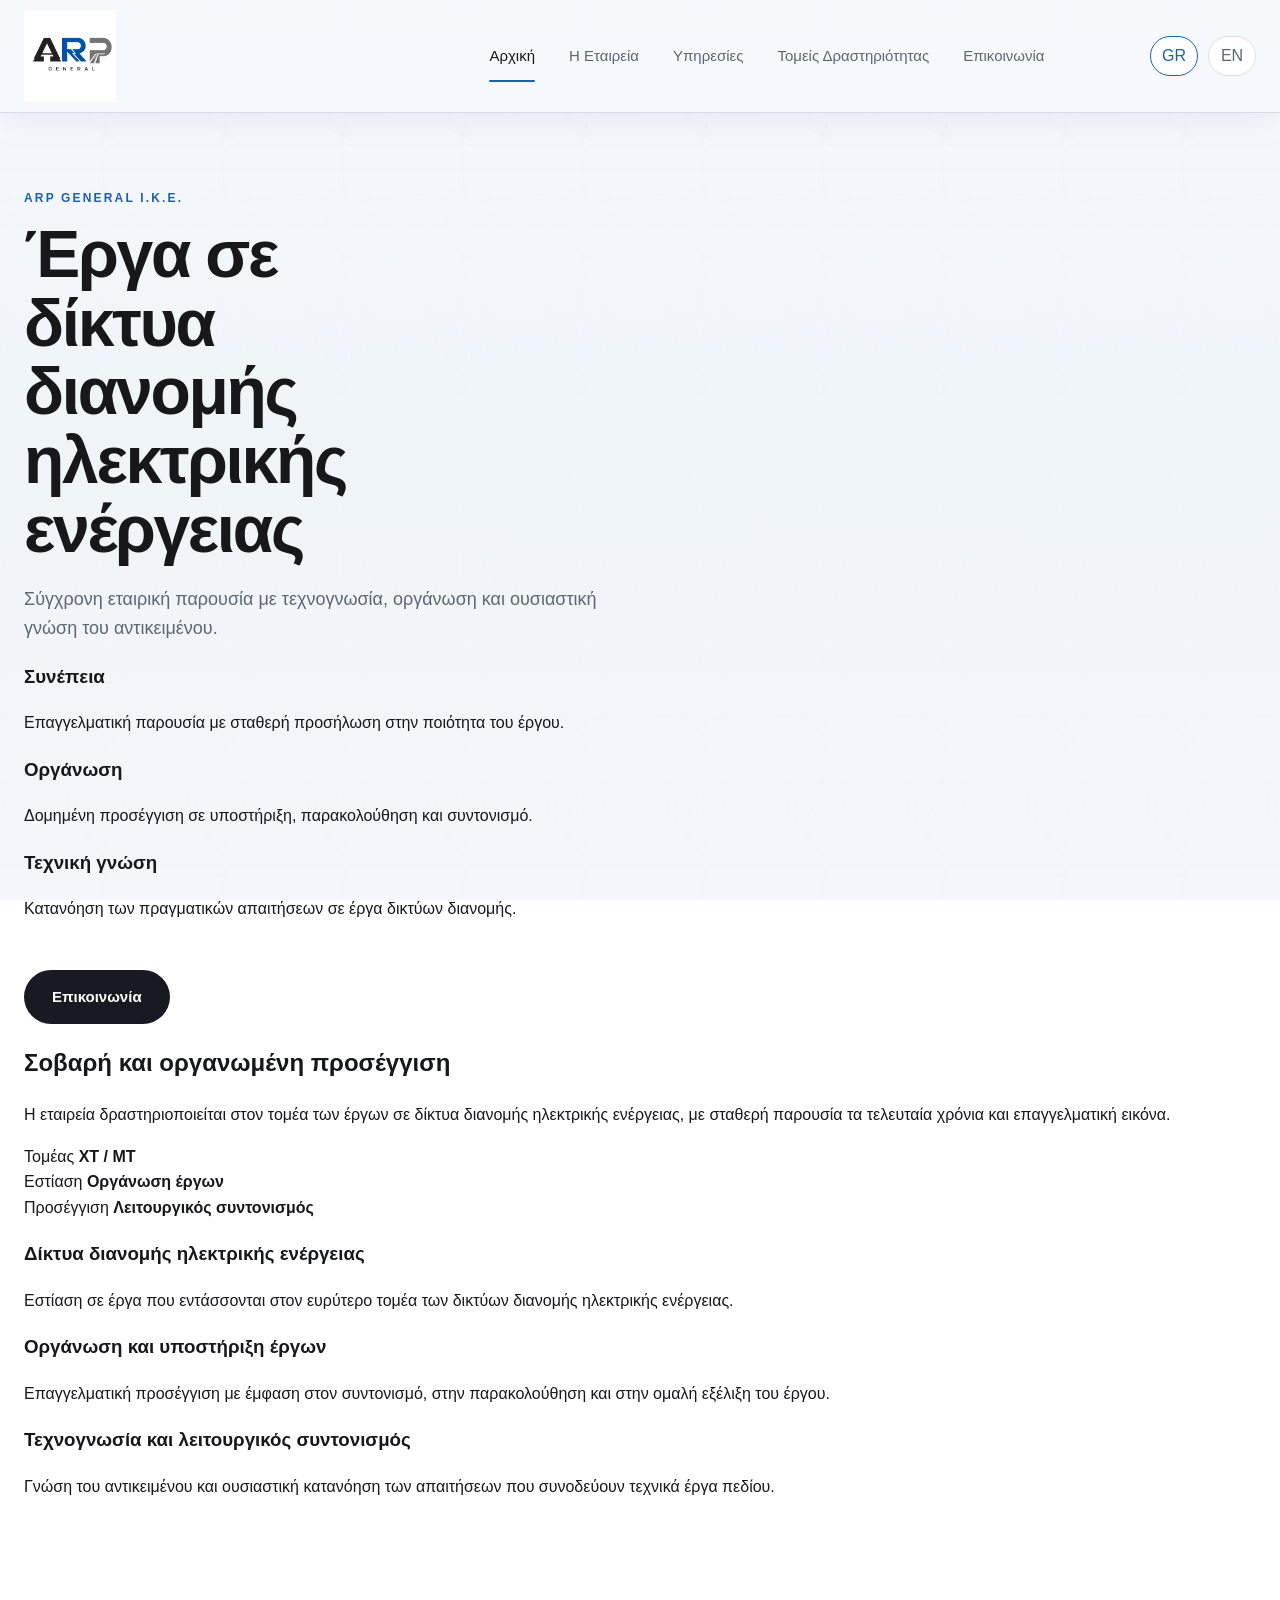
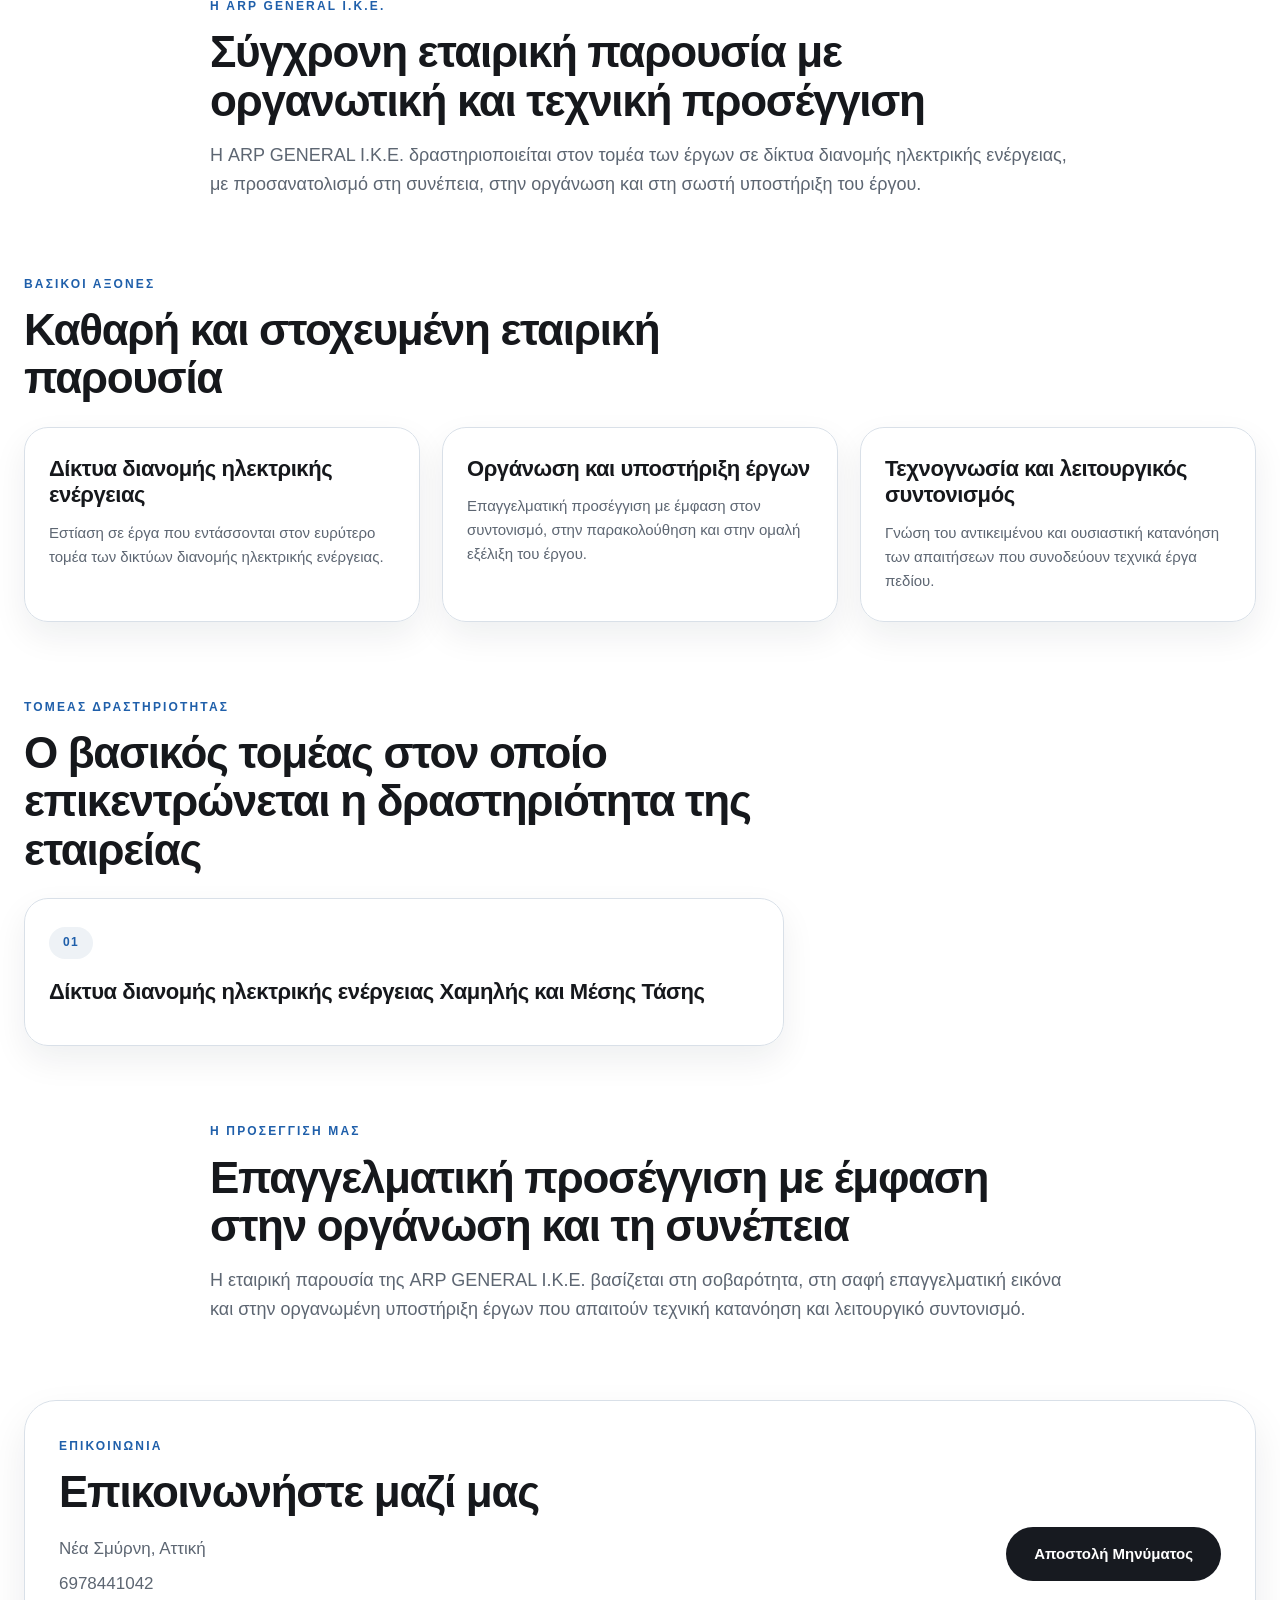
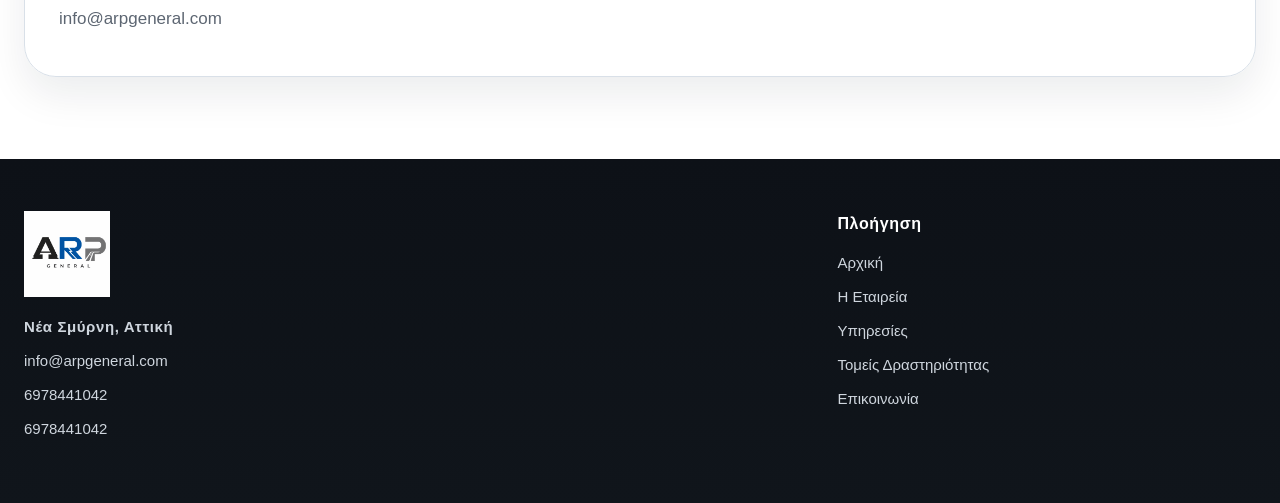
==== index.html @ 9c1dd790 "Add homepage background image" ====
<!DOCTYPE html>
<html lang="el">
  <head>
    <meta charset="UTF-8" />
    <meta name="viewport" content="width=device-width, initial-scale=1.0" />
    <title>ARP GENERAL I.K.E. | Έργα σε δίκτυα διανομής ηλεκτρικής ενέργειας</title>
    <meta
      name="description"
      content="Η ARP GENERAL I.K.E. δραστηριοποιείται στον τομέα των έργων σε δίκτυα διανομής ηλεκτρικής ενέργειας, με σύγχρονη εταιρική παρουσία, τεχνογνωσία και οργανωμένη προσέγγιση."
    />
    <link rel="stylesheet" href="styles.css" />
  </head>
  <body class="page-home">
    <header class="site-header">
      <div class="container header-inner">
        <a href="index.html" class="brand" aria-label="ARP GENERAL I.K.E.">
          <img src="assets/logo.png" alt="ARP GENERAL I.K.E. logo" class="brand-logo" />
        </a>

        <nav class="main-nav" aria-label="Κύρια πλοήγηση">
          <a href="index.html" class="active">Αρχική</a>
          <a href="company.html">Η Εταιρεία</a>
          <a href="services.html">Υπηρεσίες</a>
          <a href="sectors.html">Τομείς Δραστηριότητας</a>
          <a href="contact.html">Επικοινωνία</a>
        </nav>

        <div class="lang-switch" aria-label="Επιλογή γλώσσας">
          <button type="button" class="lang-btn active">GR</button>
          <button type="button" class="lang-btn">EN</button>
        </div>

        <button class="menu-toggle" type="button" aria-label="Άνοιγμα μενού">
          <span></span>
          <span></span>
          <span></span>
        </button>
      </div>
    </header>

    <main>
      <section class="hero hero-home">
        <div class="container hero-home-shell">
          <div class="hero-home-main">
            <div class="hero-home-copy">
              <p class="eyebrow">ARP GENERAL I.K.E.</p>
              <h1>Έργα σε δίκτυα διανομής ηλεκτρικής ενέργειας</h1>
              <div class="hero-home-accent"></div>
              <p class="hero-text">
                Σύγχρονη εταιρική παρουσία με τεχνογνωσία, οργάνωση και ουσιαστική
                γνώση του αντικειμένου.
              </p>

              <div class="hero-home-points">
                <article class="hero-point">
                  <h3>Συνέπεια</h3>
                  <p>Επαγγελματική παρουσία με σταθερή προσήλωση στην ποιότητα του έργου.</p>
                </article>

                <article class="hero-point">
                  <h3>Οργάνωση</h3>
                  <p>Δομημένη προσέγγιση σε υποστήριξη, παρακολούθηση και συντονισμό.</p>
                </article>

                <article class="hero-point">
                  <h3>Τεχνική γνώση</h3>
                  <p>Κατανόηση των πραγματικών απαιτήσεων σε έργα δικτύων διανομής.</p>
                </article>
              </div>

              <a href="contact.html" class="primary-btn">Επικοινωνία</a>
            </div>

            <div class="hero-home-visual" aria-hidden="true">
              <div class="hero-home-visual-panel">
                <div class="hero-home-visual-line"></div>
                <h2>Σοβαρή και οργανωμένη προσέγγιση</h2>
                <p>
                  Η εταιρεία δραστηριοποιείται στον τομέα των έργων σε δίκτυα
                  διανομής ηλεκτρικής ενέργειας, με σταθερή παρουσία τα τελευταία
                  χρόνια και επαγγελματική εικόνα.
                </p>

                <div class="hero-home-stats">
                  <div class="hero-home-stat">
                    <span class="hero-home-stat-label">Τομέας</span>
                    <strong>ΧΤ / ΜΤ</strong>
                  </div>
                  <div class="hero-home-stat">
                    <span class="hero-home-stat-label">Εστίαση</span>
                    <strong>Οργάνωση έργων</strong>
                  </div>
                  <div class="hero-home-stat">
                    <span class="hero-home-stat-label">Προσέγγιση</span>
                    <strong>Λειτουργικός συντονισμός</strong>
                  </div>
                </div>
              </div>
            </div>
          </div>

          <div class="hero-home-bottom">
            <article class="hero-home-bottom-card">
              <h3>Δίκτυα διανομής ηλεκτρικής ενέργειας</h3>
              <p>
                Εστίαση σε έργα που εντάσσονται στον ευρύτερο τομέα των δικτύων
                διανομής ηλεκτρικής ενέργειας.
              </p>
            </article>

            <article class="hero-home-bottom-card">
              <h3>Οργάνωση και υποστήριξη έργων</h3>
              <p>
                Επαγγελματική προσέγγιση με έμφαση στον συντονισμό, στην
                παρακολούθηση και στην ομαλή εξέλιξη του έργου.
              </p>
            </article>

            <article class="hero-home-bottom-card">
              <h3>Τεχνογνωσία και λειτουργικός συντονισμός</h3>
              <p>
                Γνώση του αντικειμένου και ουσιαστική κατανόηση των απαιτήσεων
                που συνοδεύουν τεχνικά έργα πεδίου.
              </p>
            </article>
          </div>
        </div>
      </section>

      <section class="intro-section">
        <div class="container section-narrow">
          <p class="section-label">Η ARP GENERAL I.K.E.</p>
          <h2>Σύγχρονη εταιρική παρουσία με οργανωτική και τεχνική προσέγγιση</h2>
          <p class="section-text">
            Η ARP GENERAL I.K.E. δραστηριοποιείται στον τομέα των έργων σε
            δίκτυα διανομής ηλεκτρικής ενέργειας, με προσανατολισμό στη
            συνέπεια, στην οργάνωση και στη σωστή υποστήριξη του έργου.
          </p>
        </div>
      </section>

      <section class="highlights-section">
        <div class="container">
          <div class="section-heading">
            <p class="section-label">Βασικοί άξονες</p>
            <h2>Καθαρή και στοχευμένη εταιρική παρουσία</h2>
          </div>

          <div class="cards-grid">
            <article class="info-card">
              <h3>Δίκτυα διανομής ηλεκτρικής ενέργειας</h3>
              <p>
                Εστίαση σε έργα που εντάσσονται στον ευρύτερο τομέα των δικτύων
                διανομής ηλεκτρικής ενέργειας.
              </p>
            </article>

            <article class="info-card">
              <h3>Οργάνωση και υποστήριξη έργων</h3>
              <p>
                Επαγγελματική προσέγγιση με έμφαση στον συντονισμό, στην
                παρακολούθηση και στην ομαλή εξέλιξη του έργου.
              </p>
            </article>

            <article class="info-card">
              <h3>Τεχνογνωσία και λειτουργικός συντονισμός</h3>
              <p>
                Γνώση του αντικειμένου και ουσιαστική κατανόηση των απαιτήσεων
                που συνοδεύουν τεχνικά έργα πεδίου.
              </p>
            </article>
          </div>
        </div>
      </section>

      <section class="sectors-preview">
        <div class="container">
          <div class="section-heading">
            <p class="section-label">Τομέας Δραστηριότητας</p>
            <h2>Ο βασικός τομέας στον οποίο επικεντρώνεται η δραστηριότητα της εταιρείας</h2>
          </div>

          <div class="sectors-grid single-sector">
            <div class="sector-box">
              <span class="sector-number">01</span>
              <h3>Δίκτυα διανομής ηλεκτρικής ενέργειας Χαμηλής και Μέσης Τάσης</h3>
            </div>
          </div>
        </div>
      </section>

      <section class="approach-section">
        <div class="container section-narrow">
          <p class="section-label">Η προσέγγισή μας</p>
          <h2>Επαγγελματική προσέγγιση με έμφαση στην οργάνωση και τη συνέπεια</h2>
          <p class="section-text">
            Η εταιρική παρουσία της ARP GENERAL I.K.E. βασίζεται στη σοβαρότητα,
            στη σαφή επαγγελματική εικόνα και στην οργανωμένη υποστήριξη έργων
            που απαιτούν τεχνική κατανόηση και λειτουργικό συντονισμό.
          </p>
        </div>
      </section>

      <section class="contact-cta">
        <div class="container contact-cta-inner">
          <div>
            <p class="section-label">Επικοινωνία</p>
            <h2>Επικοινωνήστε μαζί μας</h2>
            <ul class="contact-list">
              <li>Νέα Σμύρνη, Αττική</li>
              <li>6978441042</li>
              <li>info@arpgeneral.com</li>
            </ul>
          </div>

          <a href="contact.html" class="primary-btn">Αποστολή Μηνύματος</a>
        </div>
      </section>
    </main>

    <footer class="site-footer">
      <div class="container footer-grid">
        <div class="footer-brand">
          <img src="assets/logo.png" alt="ARP GENERAL I.K.E. logo" class="footer-logo" />
          <p class="footer-title">ARP GENERAL I.K.E.</p>
          <p>Νέα Σμύρνη, Αττική</p>
          <p>info@arpgeneral.com</p>
          <p>6978441042</p>
        </div>

        <div class="footer-links">
          <p class="footer-heading">Πλοήγηση</p>
          <a href="index.html">Αρχική</a>
          <a href="company.html">Η Εταιρεία</a>
          <a href="services.html">Υπηρεσίες</a>
          <a href="sectors.html">Τομείς Δραστηριότητας</a>
          <a href="contact.html">Επικοινωνία</a>
        </div>
      </div>
    </footer>

    <script src="script.js"></script>
  </body>
</html>
---- styles.css ----
:root {
  --bg: #f2f5f9;
  --surface: rgba(255, 255, 255, 0.92);
  --surface-strong: rgba(255, 255, 255, 0.97);
  --surface-soft: #eef2f6;
  --text: #16181c;
  --text-soft: #5d6672;
  --text-muted: #7d8793;
  --line: #d9e0e8;
  --line-strong: #c8d0d9;
  --black-a: #171a20;
  --blue-r: #1f5faa;
  --blue-r-strong: #1d5aa0;
  --gray-p: #8a919a;
  --footer-bg: #0f1318;
  --footer-text: #cfd6de;
  --shadow-soft: 0 18px 40px rgba(16, 24, 40, 0.08);
  --shadow-card: 0 14px 34px rgba(16, 24, 40, 0.07);
  --shadow-header: 0 12px 30px rgba(15, 23, 42, 0.05);
  --radius-xl: 32px;
  --radius-lg: 24px;
  --radius-md: 18px;
  --radius-sm: 12px;
  --container: 1240px;
  --header-height: 112px;
}

* {
  box-sizing: border-box;
}

html {
  scroll-behavior: smooth;
}

body {
  margin: 0;
  position: relative;
  isolation: isolate;
  font-family: -apple-system, BlinkMacSystemFont, "Segoe UI", Roboto, Arial, sans-serif;
  color: var(--text);
  line-height: 1.6;
  background:
    radial-gradient(circle at 12% 10%, rgba(31, 95, 170, 0.1), transparent 0 24%),
    radial-gradient(circle at 88% 14%, rgba(138, 145, 154, 0.09), transparent 0 20%),
    linear-gradient(180deg, #f7fafe 0%, #eff4f9 48%, #f4f7fb 100%);
  background-attachment: fixed;
}

body::before {
  content: "";
  position: fixed;
  inset: 0;
  z-index: -2;
  pointer-events: none;
  opacity: 0.18;
  background-image:
    linear-gradient(rgba(31, 95, 170, 0.08) 1px, transparent 1px),
    linear-gradient(90deg, rgba(31, 95, 170, 0.08) 1px, transparent 1px);
  background-size: 120px 120px, 120px 120px;
  mask-image: linear-gradient(
    180deg,
    rgba(0, 0, 0, 0.28) 0%,
    rgba(0, 0, 0, 0.08) 30%,
    rgba(0, 0, 0, 0.04) 70%,
    rgba(0, 0, 0, 0.12) 100%
  );
}

img {
  max-width: 100%;
  display: block;
}

a {
  color: inherit;
  text-decoration: none;
}

button,
input,
textarea {
  font: inherit;
}

.container {
  width: min(100% - 48px, var(--container));
  margin: 0 auto;
}

.section-narrow {
  width: min(100%, 860px);
}

.site-header {
  position: sticky;
  top: 0;
  z-index: 1000;
  background: rgba(245, 248, 252, 0.86);
  backdrop-filter: blur(18px);
  border-bottom: 1px solid rgba(201, 209, 217, 0.74);
  box-shadow: var(--shadow-header);
}

.header-inner {
  display: grid;
  grid-template-columns: minmax(250px, 360px) 1fr auto;
  align-items: center;
  min-height: var(--header-height);
  gap: 26px;
}

.brand {
  display: inline-flex;
  align-items: center;
  justify-content: flex-start;
  min-width: 0;
  padding: 0;
}

.brand-logo {
  width: 100%;
  max-width: 315px;
  height: auto;
  max-height: 92px;
  object-fit: contain;
  object-position: left center;
}

.main-nav {
  display: flex;
  align-items: center;
  justify-content: center;
  gap: 34px;
  min-width: 0;
}

.main-nav a {
  position: relative;
  font-size: 15px;
  font-weight: 500;
  color: var(--text-soft);
  transition: color 0.2s ease;
  white-space: nowrap;
}

.main-nav a:hover,
.main-nav a.active {
  color: var(--text);
}

.main-nav a.active::after,
.main-nav a:hover::after {
  content: "";
  position: absolute;
  left: 0;
  bottom: -14px;
  width: 100%;
  height: 2px;
  background: var(--blue-r);
  border-radius: 999px;
}

.lang-switch {
  display: flex;
  align-items: center;
  gap: 10px;
}

.lang-btn {
  border: 1px solid var(--line);
  background: rgba(255, 255, 255, 0.9);
  color: var(--text-soft);
  min-width: 48px;
  height: 40px;
  border-radius: 999px;
  cursor: pointer;
  transition: all 0.2s ease;
}

.lang-btn.active,
.lang-btn:hover {
  border-color: var(--blue-r);
  color: var(--blue-r);
  background: rgba(255, 255, 255, 0.98);
}

.menu-toggle {
  display: none;
  border: none;
  background: transparent;
  padding: 0;
  width: 42px;
  height: 42px;
  cursor: pointer;
}

.menu-toggle span {
  display: block;
  width: 24px;
  height: 2px;
  margin: 5px auto;
  background: var(--text);
  border-radius: 999px;
  transition: transform 0.2s ease, opacity 0.2s ease;
}

.mobile-nav {
  display: none;
}

.hero {
  padding: 76px 0 44px;
}

.hero-grid {
  display: grid;
  grid-template-columns: minmax(0, 1.18fr) minmax(320px, 0.82fr);
  gap: 30px;
  align-items: stretch;
}

.hero-content,
.hero-card {
  background: var(--surface);
  border: 1px solid rgba(217, 224, 232, 0.82);
  border-radius: var(--radius-xl);
  box-shadow: var(--shadow-soft);
  backdrop-filter: blur(10px);
}

.hero-content {
  padding: 58px 54px;
}

.eyebrow,
.section-label {
  margin: 0 0 12px;
  color: var(--blue-r);
  text-transform: uppercase;
  letter-spacing: 0.18em;
  font-size: 12px;
  font-weight: 700;
}

.hero h1 {
  margin: 0;
  font-size: clamp(38px, 6vw, 66px);
  line-height: 1.04;
  letter-spacing: -0.035em;
  max-width: 12ch;
}

.hero-text {
  margin: 22px 0 0;
  max-width: 620px;
  font-size: 18px;
  color: var(--text-soft);
}

.primary-btn {
  display: inline-flex;
  align-items: center;
  justify-content: center;
  margin-top: 32px;
  min-height: 54px;
  padding: 0 28px;
  border-radius: 999px;
  background: var(--black-a);
  color: #fff;
  font-size: 15px;
  font-weight: 600;
  transition: transform 0.2s ease, opacity 0.2s ease, background 0.2s ease;
}

.primary-btn:hover {
  transform: translateY(-1px);
  opacity: 0.96;
}

.hero-card {
  position: relative;
  padding: 34px 32px 30px;
  display: flex;
  flex-direction: column;
  justify-content: flex-end;
  overflow: hidden;
  background:
    linear-gradient(180deg, rgba(31, 95, 170, 0.04), rgba(31, 95, 170, 0)),
    rgba(255, 255, 255, 0.96);
}

.hero-card-line {
  width: 74px;
  height: 4px;
  border-radius: 999px;
  background: linear-gradient(90deg, var(--black-a), var(--blue-r), var(--gray-p));
  margin-bottom: 24px;
}

.hero-card h2 {
  margin: 0 0 12px;
  font-size: 28px;
  line-height: 1.16;
  letter-spacing: -0.02em;
}

.hero-card p {
  margin: 0;
  color: var(--text-soft);
  font-size: 16px;
}

.intro-section,
.highlights-section,
.sectors-preview,
.approach-section,
.contact-cta {
  padding: 38px 0;
}

.section-text {
  margin: 0;
  color: var(--text-soft);
  font-size: 18px;
}

.intro-section h2,
.approach-section h2,
.contact-cta h2,
.section-heading h2 {
  margin: 0 0 16px;
  font-size: clamp(30px, 4vw, 44px);
  line-height: 1.1;
  letter-spacing: -0.03em;
}

.section-heading {
  margin-bottom: 24px;
  max-width: 820px;
}

.cards-grid {
  display: grid;
  grid-template-columns: repeat(3, minmax(0, 1fr));
  gap: 22px;
}

.info-card,
.sector-box {
  background: rgba(255, 255, 255, 0.95);
  border: 1px solid var(--line);
  border-radius: var(--radius-lg);
  padding: 28px 24px;
  box-shadow: var(--shadow-card);
  backdrop-filter: blur(8px);
}

.info-card h3,
.sector-box h3 {
  margin: 0 0 12px;
  font-size: 22px;
  line-height: 1.2;
  letter-spacing: -0.02em;
}

.info-card p {
  margin: 0;
  color: var(--text-soft);
  font-size: 15px;
}

.sectors-grid {
  display: grid;
  grid-template-columns: repeat(2, minmax(0, 1fr));
  gap: 22px;
}

.sectors-grid.single-sector {
  grid-template-columns: 1fr;
  max-width: 760px;
}

.sector-number {
  display: inline-flex;
  align-items: center;
  justify-content: center;
  min-width: 44px;
  height: 32px;
  padding: 0 10px;
  margin-bottom: 20px;
  border-radius: 999px;
  background: var(--surface-soft);
  color: var(--blue-r);
  font-size: 12px;
  font-weight: 700;
  letter-spacing: 0.12em;
}

.contact-cta-inner {
  display: flex;
  align-items: center;
  justify-content: space-between;
  gap: 28px;
  background: rgba(255, 255, 255, 0.95);
  border: 1px solid var(--line);
  border-radius: var(--radius-xl);
  padding: 36px 34px;
  box-shadow: var(--shadow-soft);
  backdrop-filter: blur(10px);
}

.contact-list {
  list-style: none;
  padding: 0;
  margin: 18px 0 0;
}

.contact-list li {
  margin-bottom: 8px;
  color: var(--text-soft);
  font-size: 17px;
}

.site-footer {
  margin-top: 44px;
  background:
    radial-gradient(circle at 12% 18%, rgba(31, 95, 170, 0.16), transparent 0 22%),
    linear-gradient(180deg, #0d1117 0%, #10151b 100%);
  color: var(--footer-text);
  padding: 52px 0;
}

.footer-grid {
  display: grid;
  grid-template-columns: 1.3fr 0.7fr;
  gap: 36px;
}

.footer-brand {
  display: flex;
  flex-direction: column;
  align-items: flex-start;
}

.footer-logo {
  height: 86px;
  width: auto;
  margin-bottom: 18px;
  padding: 0;
  background: transparent;
  border-radius: 0;
  box-shadow: none;
  filter: none;
  opacity: 1;
}

.footer-title,
.footer-heading {
  margin: 0 0 14px;
  color: #ffffff;
  font-size: 16px;
  font-weight: 700;
  letter-spacing: 0.04em;
}

.footer-brand p,
.footer-links a {
  margin: 0 0 10px;
  color: var(--footer-text);
  font-size: 15px;
}

.footer-links {
  display: flex;
  flex-direction: column;
}

.footer-links a:hover {
  color: #ffffff;
}

.page-hero {
  padding: 76px 0 28px;
}

.page-hero-inner {
  max-width: 930px;
}

.page-hero h1 {
  margin: 0 0 18px;
  font-size: clamp(34px, 5vw, 58px);
  line-height: 1.06;
  letter-spacing: -0.035em;
}

.page-hero-text {
  margin: 0;
  max-width: 760px;
  font-size: 18px;
  color: var(--text-soft);
}

.content-section {
  padding: 24px 0 44px;
}

.content-grid {
  display: grid;
  grid-template-columns: minmax(0, 1.25fr) minmax(280px, 0.75fr);
  gap: 28px;
  align-items: start;
}

.content-main,
.side-card {
  background: rgba(255, 255, 255, 0.95);
  border: 1px solid var(--line);
  border-radius: var(--radius-xl);
  box-shadow: var(--shadow-soft);
  backdrop-filter: blur(10px);
}

.content-main {
  padding: 34px 32px;
}

.content-main p {
  margin: 0 0 18px;
  font-size: 18px;
  color: var(--text-soft);
}

.content-main p:last-child {
  margin-bottom: 0;
}

.content-main strong {
  color: var(--text);
}

.side-card {
  padding: 28px 24px;
}

.side-list {
  list-style: none;
  padding: 0;
  margin: 0;
}

.side-list li {
  position: relative;
  padding-left: 18px;
  margin-bottom: 14px;
  color: var(--text-soft);
  font-size: 16px;
}

.side-list li:last-child {
  margin-bottom: 0;
}

.side-list li::before {
  content: "";
  position: absolute;
  left: 0;
  top: 11px;
  width: 8px;
  height: 8px;
  border-radius: 999px;
  background: var(--blue-r);
}

.contact-page-grid {
  display: grid;
  grid-template-columns: minmax(0, 0.95fr) minmax(320px, 1.05fr);
  gap: 28px;
  align-items: start;
}

.contact-page-title {
  margin: 0 0 22px;
  font-size: clamp(28px, 4vw, 42px);
  line-height: 1.1;
  letter-spacing: -0.03em;
}

.contact-details-list {
  list-style: none;
  padding: 0;
  margin: 0;
}

.contact-details-list li {
  display: flex;
  flex-direction: column;
  gap: 6px;
  padding: 18px 0;
  border-bottom: 1px solid var(--line);
}

.contact-details-list li:first-child {
  padding-top: 0;
}

.contact-details-list li:last-child {
  border-bottom: none;
  padding-bottom: 0;
}

.contact-details-label {
  font-size: 13px;
  font-weight: 700;
  letter-spacing: 0.12em;
  text-transform: uppercase;
  color: var(--blue-r);
}

.contact-details-value {
  font-size: 18px;
  color: var(--text);
}

.contact-form-card {
  padding: 28px 24px;
}

.contact-form {
  display: flex;
  flex-direction: column;
  gap: 18px;
}

.form-row {
  display: flex;
  flex-direction: column;
  gap: 8px;
}

.form-row label {
  font-size: 14px;
  font-weight: 600;
  color: var(--text);
}

.form-row input,
.form-row textarea {
  width: 100%;
  border: 1px solid var(--line);
  background: rgba(255, 255, 255, 0.95);
  color: var(--text);
  border-radius: 14px;
  padding: 14px 16px;
  outline: none;
  transition: border-color 0.2s ease, box-shadow 0.2s ease;
}

.form-row input::placeholder,
.form-row textarea::placeholder {
  color: #8b95a1;
}

.form-row input:focus,
.form-row textarea:focus {
  border-color: var(--blue-r);
  box-shadow: 0 0 0 4px rgba(31, 95, 170, 0.08);
}

.form-row textarea {
  resize: vertical;
  min-height: 150px;
}

.form-btn {
  width: 100%;
  margin-top: 4px;
}

@media (max-width: 1080px) {
  .header-inner {
    grid-template-columns: minmax(220px, 280px) 1fr auto;
    gap: 20px;
  }

  .brand-logo {
    max-width: 250px;
  }

  .main-nav {
    gap: 22px;
  }

  .hero-grid,
  .footer-grid,
  .content-grid,
  .contact-page-grid,
  .cards-grid {
    grid-template-columns: 1fr;
  }
}

@media (max-width: 860px) {
  .site-header {
    background: rgba(245, 248, 252, 0.94);
  }

  .header-inner {
    display: flex;
    min-height: 92px;
    gap: 18px;
  }

  .brand {
    flex: 1 1 auto;
  }

  .brand-logo {
    max-width: 220px;
    max-height: 78px;
  }

  .main-nav,
  .lang-switch {
    display: none;
  }

  .menu-toggle {
    display: block;
  }

  .hero {
    padding-top: 48px;
  }

  .hero-content {
    padding: 36px 24px;
  }

  .hero-card {
    padding: 26px 22px;
  }

  .hero h1 {
    max-width: 100%;
  }

  .contact-cta-inner {
    flex-direction: column;
    align-items: flex-start;
  }

  .mobile-nav {
    display: none;
    flex-direction: column;
    gap: 18px;
    padding: 0 24px 22px;
    background: rgba(245, 247, 250, 0.98);
    border-bottom: 1px solid rgba(201, 209, 217, 0.7);
  }

  .mobile-nav.open {
    display: flex;
  }

  .mobile-nav a {
    color: var(--text);
    font-size: 16px;
    font-weight: 500;
  }

  .mobile-lang-switch {
    display: flex;
    gap: 8px;
    padding-top: 4px;
  }

  .menu-toggle.open span:nth-child(1) {
    transform: translateY(7px) rotate(45deg);
  }

  .menu-toggle.open span:nth-child(2) {
    opacity: 0;
  }

  .menu-toggle.open span:nth-child(3) {
    transform: translateY(-7px) rotate(-45deg);
  }
}

@media (max-width: 560px) {
  .container {
    width: min(100% - 24px, var(--container));
  }

  .hero h1,
  .intro-section h2,
  .approach-section h2,
  .contact-cta h2,
  .section-heading h2,
  .page-hero h1 {
    font-size: 32px;
  }

  .hero-text,
  .section-text,
  .page-hero-text,
  .content-main p {
    font-size: 16px;
  }

  .info-card,
  .sector-box,
  .content-main,
  .side-card,
  .contact-form-card {
    padding: 22px 18px;
  }

  .primary-btn {
    width: 100%;
  }

  .footer-logo {
    height: 72px;
  }
}
/* PAGE-SPECIFIC BACKGROUND IMAGES */
body.page-home::before {
  background-image: url("assets/backgrounds/1.png");
}
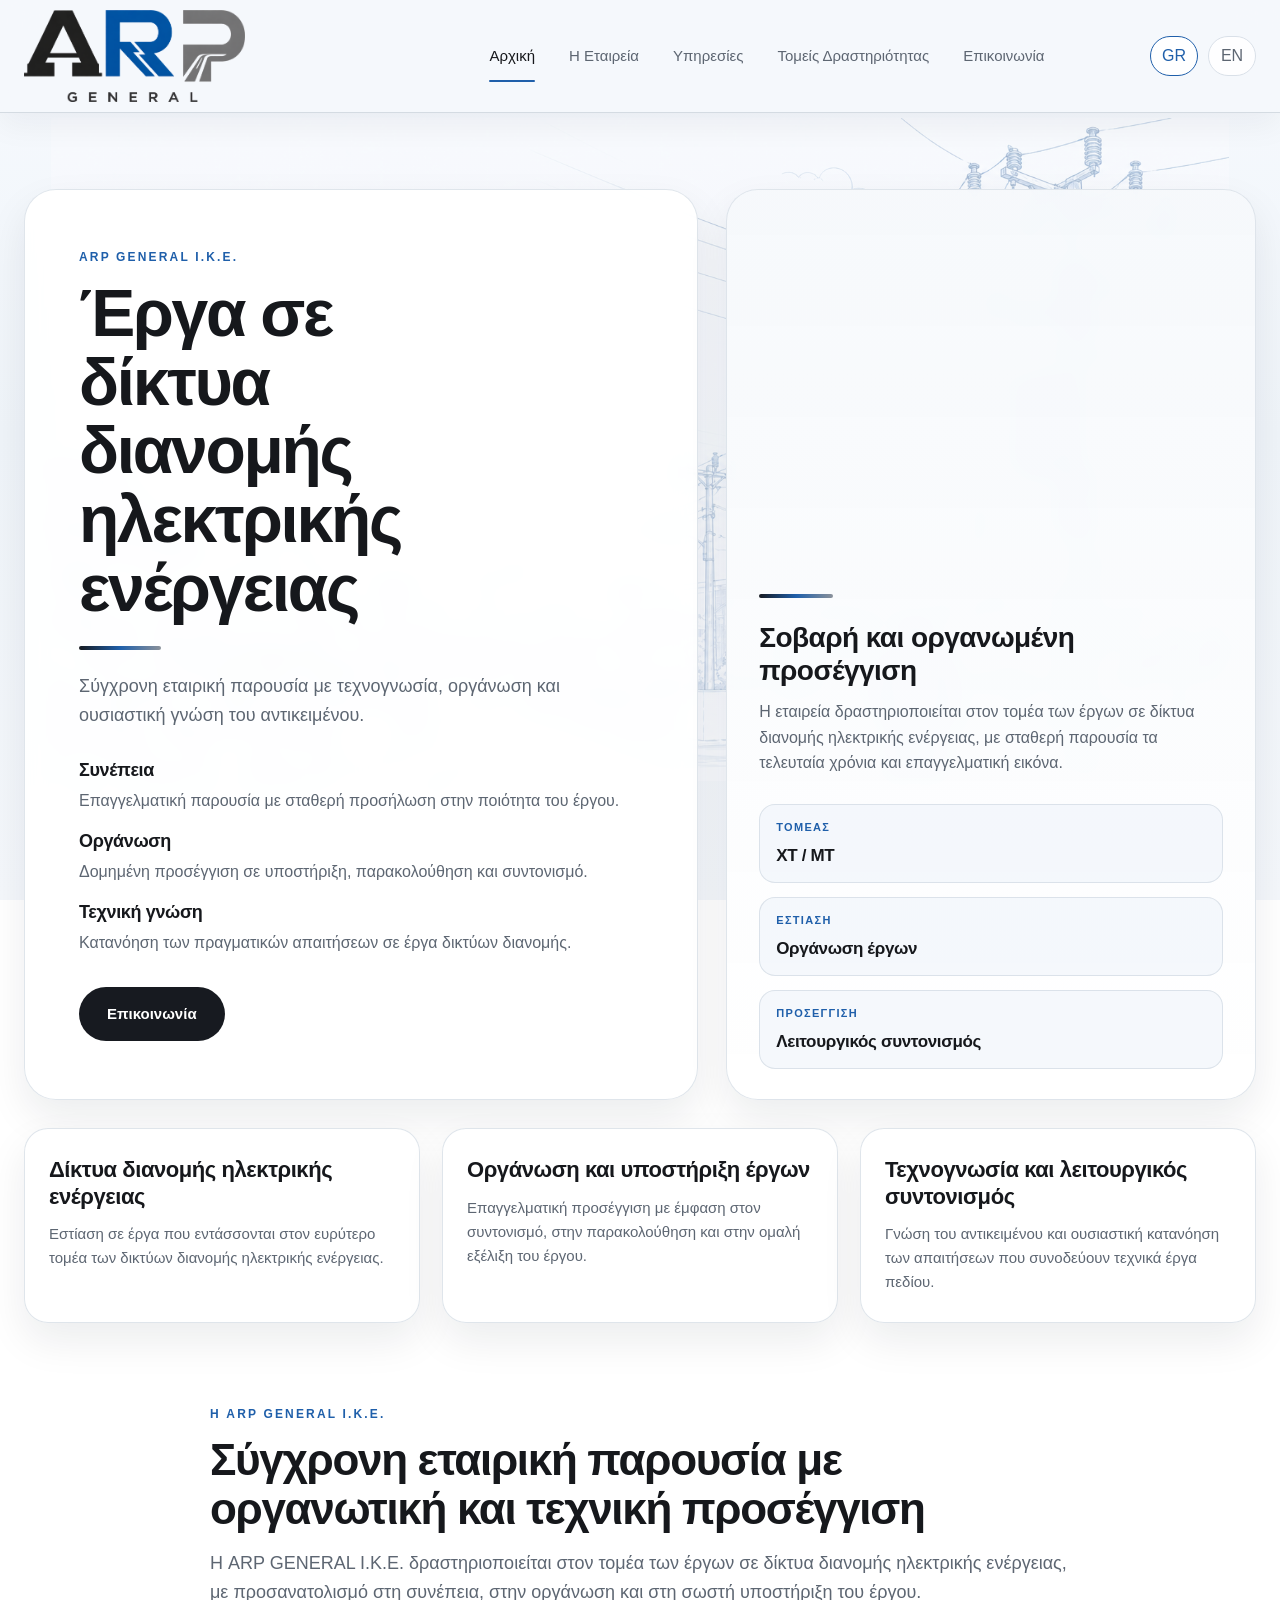
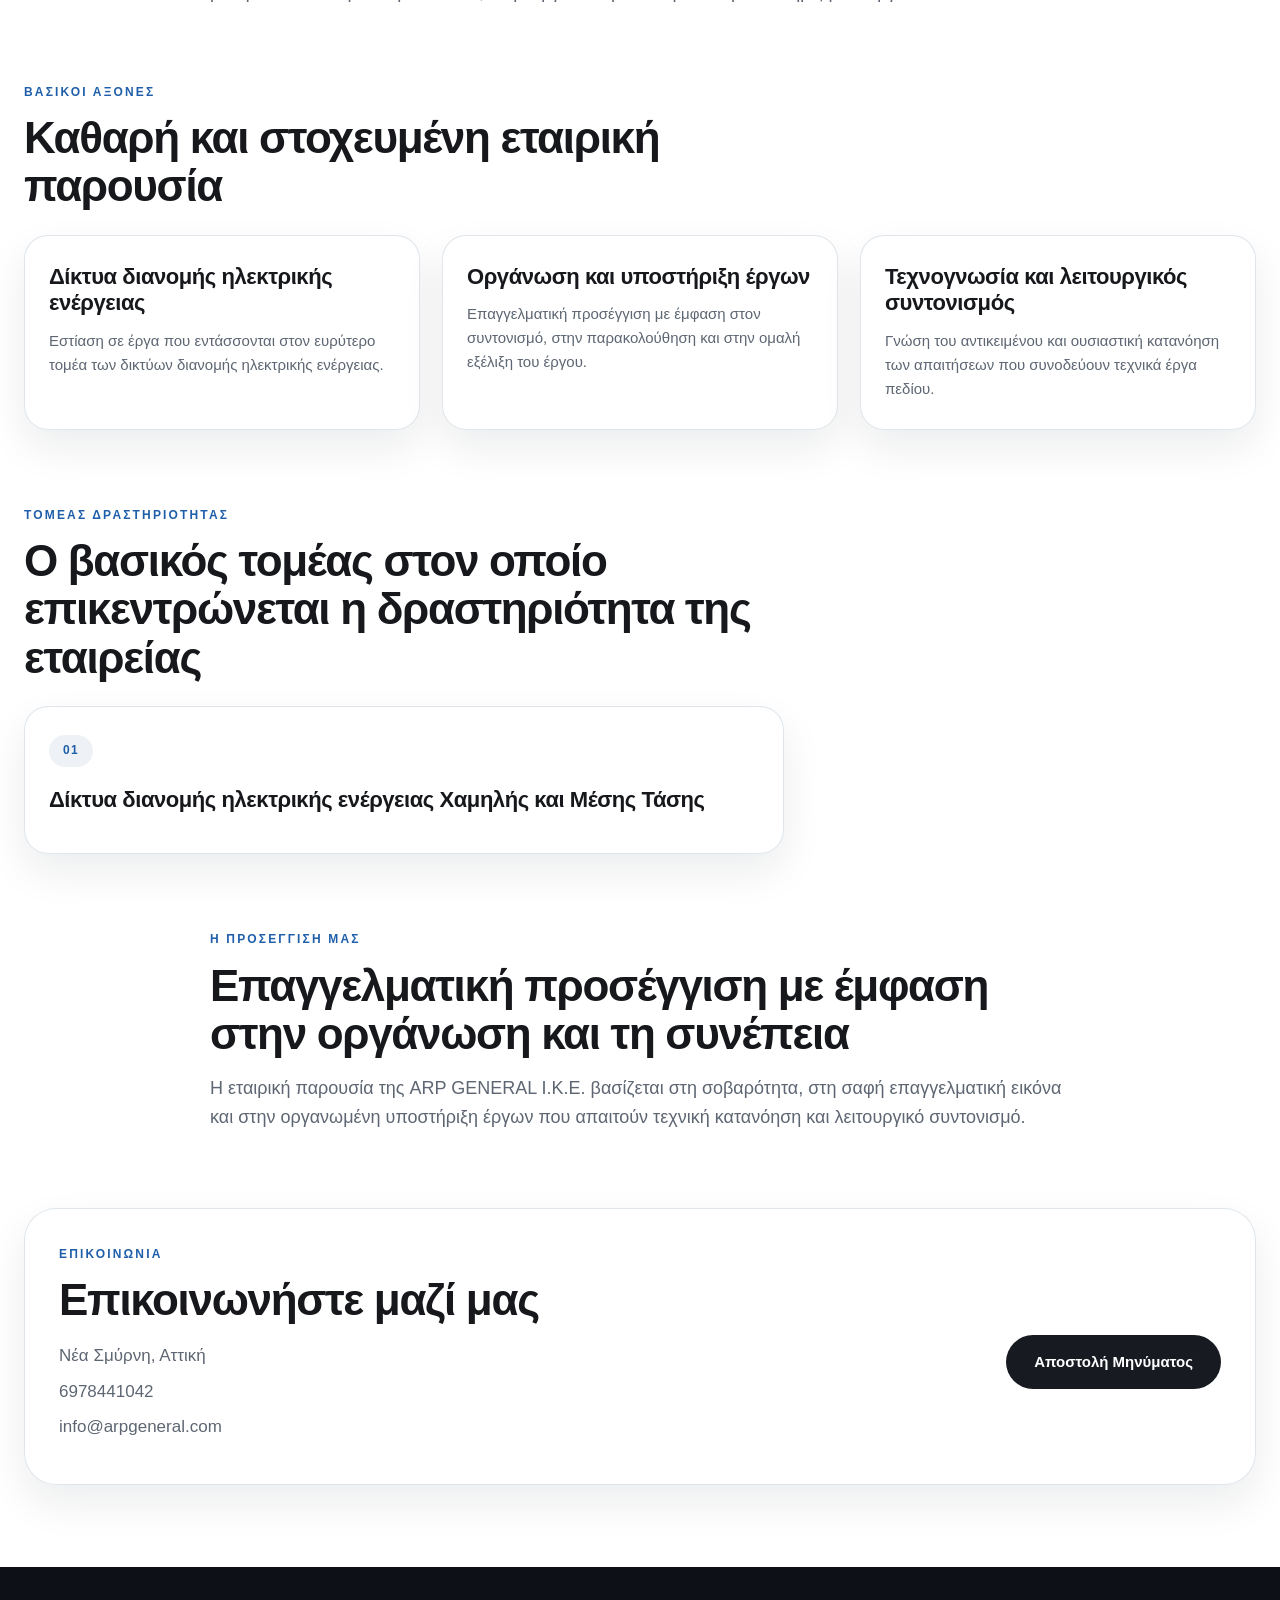
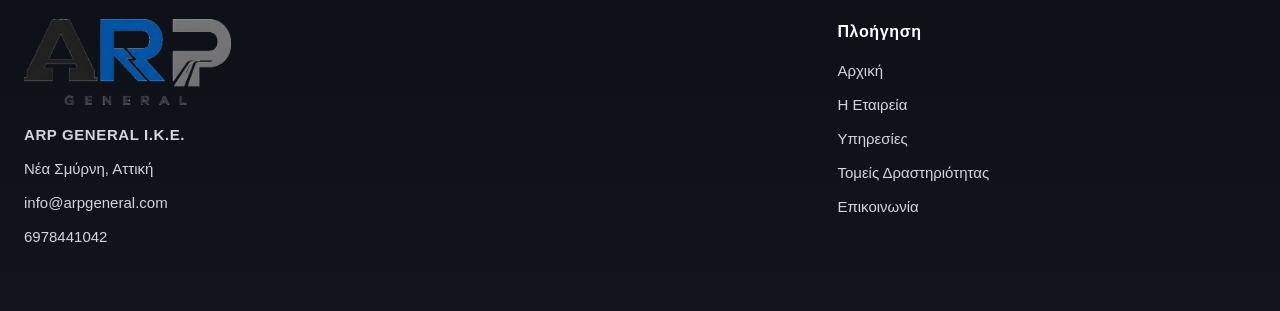
==== commit 7bf3aacb: "Update transparent logo asset" ====
--- a/index.html
+++ b/index.html
@@ -14,7 +14,7 @@
     <header class="site-header">
       <div class="container header-inner">
         <a href="index.html" class="brand" aria-label="ARP GENERAL I.K.E.">
-          <img src="assets/logo.png" alt="ARP GENERAL I.K.E. logo" class="brand-logo" />
+          <img src="assets/logo-transparent-fixed.png" alt="ARP GENERAL I.K.E. logo" class="brand-logo" />
         </a>
 
         <nav class="main-nav" aria-label="Κύρια πλοήγηση">
@@ -222,7 +222,7 @@
     <footer class="site-footer">
       <div class="container footer-grid">
         <div class="footer-brand">
-          <img src="assets/logo.png" alt="ARP GENERAL I.K.E. logo" class="footer-logo" />
+          <img src="assets/logo-transparent-fixed.png" alt="ARP GENERAL I.K.E. logo" class="footer-logo" />
           <p class="footer-title">ARP GENERAL I.K.E.</p>
           <p>Νέα Σμύρνη, Αττική</p>
           <p>info@arpgeneral.com</p>
--- a/styles.css
+++ b/styles.css
@@ -1,6 +1,6 @@
 :root {
   --bg: #f2f5f9;
-  --surface: rgba(255, 255, 255, 0.92);
+  --surface: rgba(255, 255, 255, 0.93);
   --surface-strong: rgba(255, 255, 255, 0.97);
   --surface-soft: #eef2f6;
   --text: #16181c;
@@ -33,6 +33,12 @@
   scroll-behavior: smooth;
 }
 
+html,
+body {
+  max-width: 100%;
+  overflow-x: hidden;
+}
+
 body {
   margin: 0;
   position: relative;
@@ -53,18 +59,56 @@
   inset: 0;
   z-index: -2;
   pointer-events: none;
-  opacity: 0.18;
+  background-repeat: no-repeat;
+  background-position: center top 118px;
+  background-size: min(1220px, 92vw) auto;
+  opacity: 0;
+}
+
+body::after {
+  content: "";
+  position: fixed;
+  inset: 0;
+  z-index: -1;
+  pointer-events: none;
+  opacity: 0.08;
   background-image:
     linear-gradient(rgba(31, 95, 170, 0.08) 1px, transparent 1px),
     linear-gradient(90deg, rgba(31, 95, 170, 0.08) 1px, transparent 1px);
   background-size: 120px 120px, 120px 120px;
   mask-image: linear-gradient(
     180deg,
-    rgba(0, 0, 0, 0.28) 0%,
+    rgba(0, 0, 0, 0.22) 0%,
     rgba(0, 0, 0, 0.08) 30%,
-    rgba(0, 0, 0, 0.04) 70%,
+    rgba(0, 0, 0, 0.05) 70%,
     rgba(0, 0, 0, 0.12) 100%
   );
+}
+
+/* PAGE BACKGROUNDS */
+body.page-home::before {
+  background-image: url("assets/backgrounds/1.png");
+  opacity: 0.5;
+}
+
+body.page-company::before {
+  background-image: url("assets/backgrounds/2.png");
+  opacity: 0.3;
+}
+
+body.page-services::before {
+  background-image: url("assets/backgrounds/3.png");
+  opacity: 0.3;
+}
+
+body.page-sectors::before {
+  background-image: url("assets/backgrounds/4.png");
+  opacity: 0.3;
+}
+
+body.page-contact::before {
+  background-image: url("assets/backgrounds/5.png");
+  opacity: 0.3;
 }
 
 img {
@@ -96,7 +140,7 @@
   position: sticky;
   top: 0;
   z-index: 1000;
-  background: rgba(245, 248, 252, 0.86);
+  background: rgba(245, 248, 252, 0.88);
   backdrop-filter: blur(18px);
   border-bottom: 1px solid rgba(201, 209, 217, 0.74);
   box-shadow: var(--shadow-header);
@@ -209,27 +253,55 @@
   display: none;
 }
 
+/* HOME */
 .hero {
   padding: 76px 0 44px;
 }
 
-.hero-grid {
+.hero-home-shell {
+  display: flex;
+  flex-direction: column;
+  gap: 28px;
+}
+
+.hero-home-main {
   display: grid;
-  grid-template-columns: minmax(0, 1.18fr) minmax(320px, 0.82fr);
-  gap: 30px;
+  grid-template-columns: minmax(0, 1.12fr) minmax(340px, 0.88fr);
+  gap: 28px;
   align-items: stretch;
 }
 
-.hero-content,
-.hero-card {
+.hero-home-copy,
+.hero-home-visual-panel,
+.info-card,
+.sector-box,
+.content-main,
+.side-card,
+.contact-cta-inner,
+.hero-home-bottom-card,
+.contact-form-card {
   background: var(--surface);
-  border: 1px solid rgba(217, 224, 232, 0.82);
-  border-radius: var(--radius-xl);
+  border: 1px solid rgba(217, 224, 232, 0.84);
   box-shadow: var(--shadow-soft);
   backdrop-filter: blur(10px);
 }
 
-.hero-content {
+.hero-home-copy,
+.hero-home-visual-panel,
+.content-main,
+.side-card,
+.contact-cta-inner,
+.contact-form-card {
+  border-radius: var(--radius-xl);
+}
+
+.info-card,
+.sector-box,
+.hero-home-bottom-card {
+  border-radius: var(--radius-lg);
+}
+
+.hero-home-copy {
   padding: 58px 54px;
 }
 
@@ -256,6 +328,34 @@
   max-width: 620px;
   font-size: 18px;
   color: var(--text-soft);
+}
+
+.hero-home-accent {
+  width: 82px;
+  height: 4px;
+  border-radius: 999px;
+  margin: 24px 0 0;
+  background: linear-gradient(90deg, var(--black-a), var(--blue-r), var(--gray-p));
+}
+
+.hero-home-points {
+  display: grid;
+  grid-template-columns: 1fr;
+  gap: 18px;
+  margin-top: 30px;
+}
+
+.hero-point h3 {
+  margin: 0 0 6px;
+  font-size: 18px;
+  line-height: 1.2;
+  letter-spacing: -0.02em;
+}
+
+.hero-point p {
+  margin: 0;
+  color: var(--text-soft);
+  font-size: 16px;
 }
 
 .primary-btn {
@@ -278,8 +378,14 @@
   opacity: 0.96;
 }
 
-.hero-card {
+.hero-home-visual {
+  display: flex;
+  height: 100%;
+}
+
+.hero-home-visual-panel {
   position: relative;
+  width: 100%;
   padding: 34px 32px 30px;
   display: flex;
   flex-direction: column;
@@ -290,7 +396,7 @@
     rgba(255, 255, 255, 0.96);
 }
 
-.hero-card-line {
+.hero-home-visual-line {
   width: 74px;
   height: 4px;
   border-radius: 999px;
@@ -298,19 +404,73 @@
   margin-bottom: 24px;
 }
 
-.hero-card h2 {
+.hero-home-visual-panel h2 {
   margin: 0 0 12px;
   font-size: 28px;
   line-height: 1.16;
   letter-spacing: -0.02em;
 }
 
-.hero-card p {
+.hero-home-visual-panel p {
   margin: 0;
   color: var(--text-soft);
   font-size: 16px;
 }
 
+.hero-home-stats {
+  display: grid;
+  grid-template-columns: 1fr;
+  gap: 14px;
+  margin-top: 28px;
+}
+
+.hero-home-stat {
+  padding: 14px 16px;
+  border-radius: 16px;
+  background: rgba(245, 248, 252, 0.92);
+  border: 1px solid rgba(217, 224, 232, 0.9);
+}
+
+.hero-home-stat-label {
+  display: block;
+  margin-bottom: 6px;
+  font-size: 11px;
+  font-weight: 700;
+  letter-spacing: 0.12em;
+  text-transform: uppercase;
+  color: var(--blue-r);
+}
+
+.hero-home-stat strong {
+  font-size: 17px;
+  line-height: 1.25;
+  letter-spacing: -0.02em;
+}
+
+.hero-home-bottom {
+  display: grid;
+  grid-template-columns: repeat(3, minmax(0, 1fr));
+  gap: 22px;
+}
+
+.hero-home-bottom-card {
+  padding: 28px 24px;
+}
+
+.hero-home-bottom-card h3 {
+  margin: 0 0 12px;
+  font-size: 22px;
+  line-height: 1.2;
+  letter-spacing: -0.02em;
+}
+
+.hero-home-bottom-card p {
+  margin: 0;
+  color: var(--text-soft);
+  font-size: 15px;
+}
+
+/* GENERIC SECTIONS */
 .intro-section,
 .highlights-section,
 .sectors-preview,
@@ -348,12 +508,7 @@
 
 .info-card,
 .sector-box {
-  background: rgba(255, 255, 255, 0.95);
-  border: 1px solid var(--line);
-  border-radius: var(--radius-lg);
   padding: 28px 24px;
-  box-shadow: var(--shadow-card);
-  backdrop-filter: blur(8px);
 }
 
 .info-card h3,
@@ -402,12 +557,7 @@
   align-items: center;
   justify-content: space-between;
   gap: 28px;
-  background: rgba(255, 255, 255, 0.95);
-  border: 1px solid var(--line);
-  border-radius: var(--radius-xl);
   padding: 36px 34px;
-  box-shadow: var(--shadow-soft);
-  backdrop-filter: blur(10px);
 }
 
 .contact-list {
@@ -422,6 +572,7 @@
   font-size: 17px;
 }
 
+/* FOOTER */
 .site-footer {
   margin-top: 44px;
   background:
@@ -476,10 +627,7 @@
   flex-direction: column;
 }
 
-.footer-links a:hover {
-  color: #ffffff;
-}
-
+/* PAGE HERO */
 .page-hero {
   padding: 76px 0 28px;
 }
@@ -502,6 +650,7 @@
   color: var(--text-soft);
 }
 
+/* CONTENT */
 .content-section {
   padding: 24px 0 44px;
 }
@@ -515,14 +664,6 @@
 
 .content-main,
 .side-card {
-  background: rgba(255, 255, 255, 0.95);
-  border: 1px solid var(--line);
-  border-radius: var(--radius-xl);
-  box-shadow: var(--shadow-soft);
-  backdrop-filter: blur(10px);
-}
-
-.content-main {
   padding: 34px 32px;
 }
 
@@ -538,10 +679,6 @@
 
 .content-main strong {
   color: var(--text);
-}
-
-.side-card {
-  padding: 28px 24px;
 }
 
 .side-list {
@@ -573,6 +710,7 @@
   background: var(--blue-r);
 }
 
+/* CONTACT PAGE */
 .contact-page-grid {
   display: grid;
   grid-template-columns: minmax(0, 0.95fr) minmax(320px, 1.05fr);
@@ -678,6 +816,7 @@
   margin-top: 4px;
 }
 
+/* RESPONSIVE */
 @media (max-width: 1080px) {
   .header-inner {
     grid-template-columns: minmax(220px, 280px) 1fr auto;
@@ -692,13 +831,19 @@
     gap: 22px;
   }
 
-  .hero-grid,
+  .hero-home-main,
+  .hero-home-bottom,
   .footer-grid,
   .content-grid,
   .contact-page-grid,
   .cards-grid {
     grid-template-columns: 1fr;
   }
+
+  body::before {
+    background-size: min(980px, 94vw) auto;
+    background-position: center top 118px;
+  }
 }
 
 @media (max-width: 860px) {
@@ -734,11 +879,11 @@
     padding-top: 48px;
   }
 
-  .hero-content {
+  .hero-home-copy {
     padding: 36px 24px;
   }
 
-  .hero-card {
+  .hero-home-visual-panel {
     padding: 26px 22px;
   }
 
@@ -787,6 +932,23 @@
   .menu-toggle.open span:nth-child(3) {
     transform: translateY(-7px) rotate(-45deg);
   }
+
+  body::before {
+    background-size: min(760px, 96vw) auto;
+    background-position: center top 100px;
+    opacity: 0.34;
+  }
+
+  body.page-home::before {
+    opacity: 0.34;
+  }
+
+  body.page-company::before,
+  body.page-services::before,
+  body.page-sectors::before,
+  body.page-contact::before {
+    opacity: 0.22;
+  }
 }
 
 @media (max-width: 560px) {
@@ -814,7 +976,8 @@
   .sector-box,
   .content-main,
   .side-card,
-  .contact-form-card {
+  .contact-form-card,
+  .hero-home-bottom-card {
     padding: 22px 18px;
   }
 
@@ -825,8 +988,9 @@
   .footer-logo {
     height: 72px;
   }
-}
-/* PAGE-SPECIFIC BACKGROUND IMAGES */
-body.page-home::before {
-  background-image: url("assets/backgrounds/1.png");
+
+  body::before {
+    background-size: min(540px, 98vw) auto;
+    background-position: center top 88px;
+  }
 }
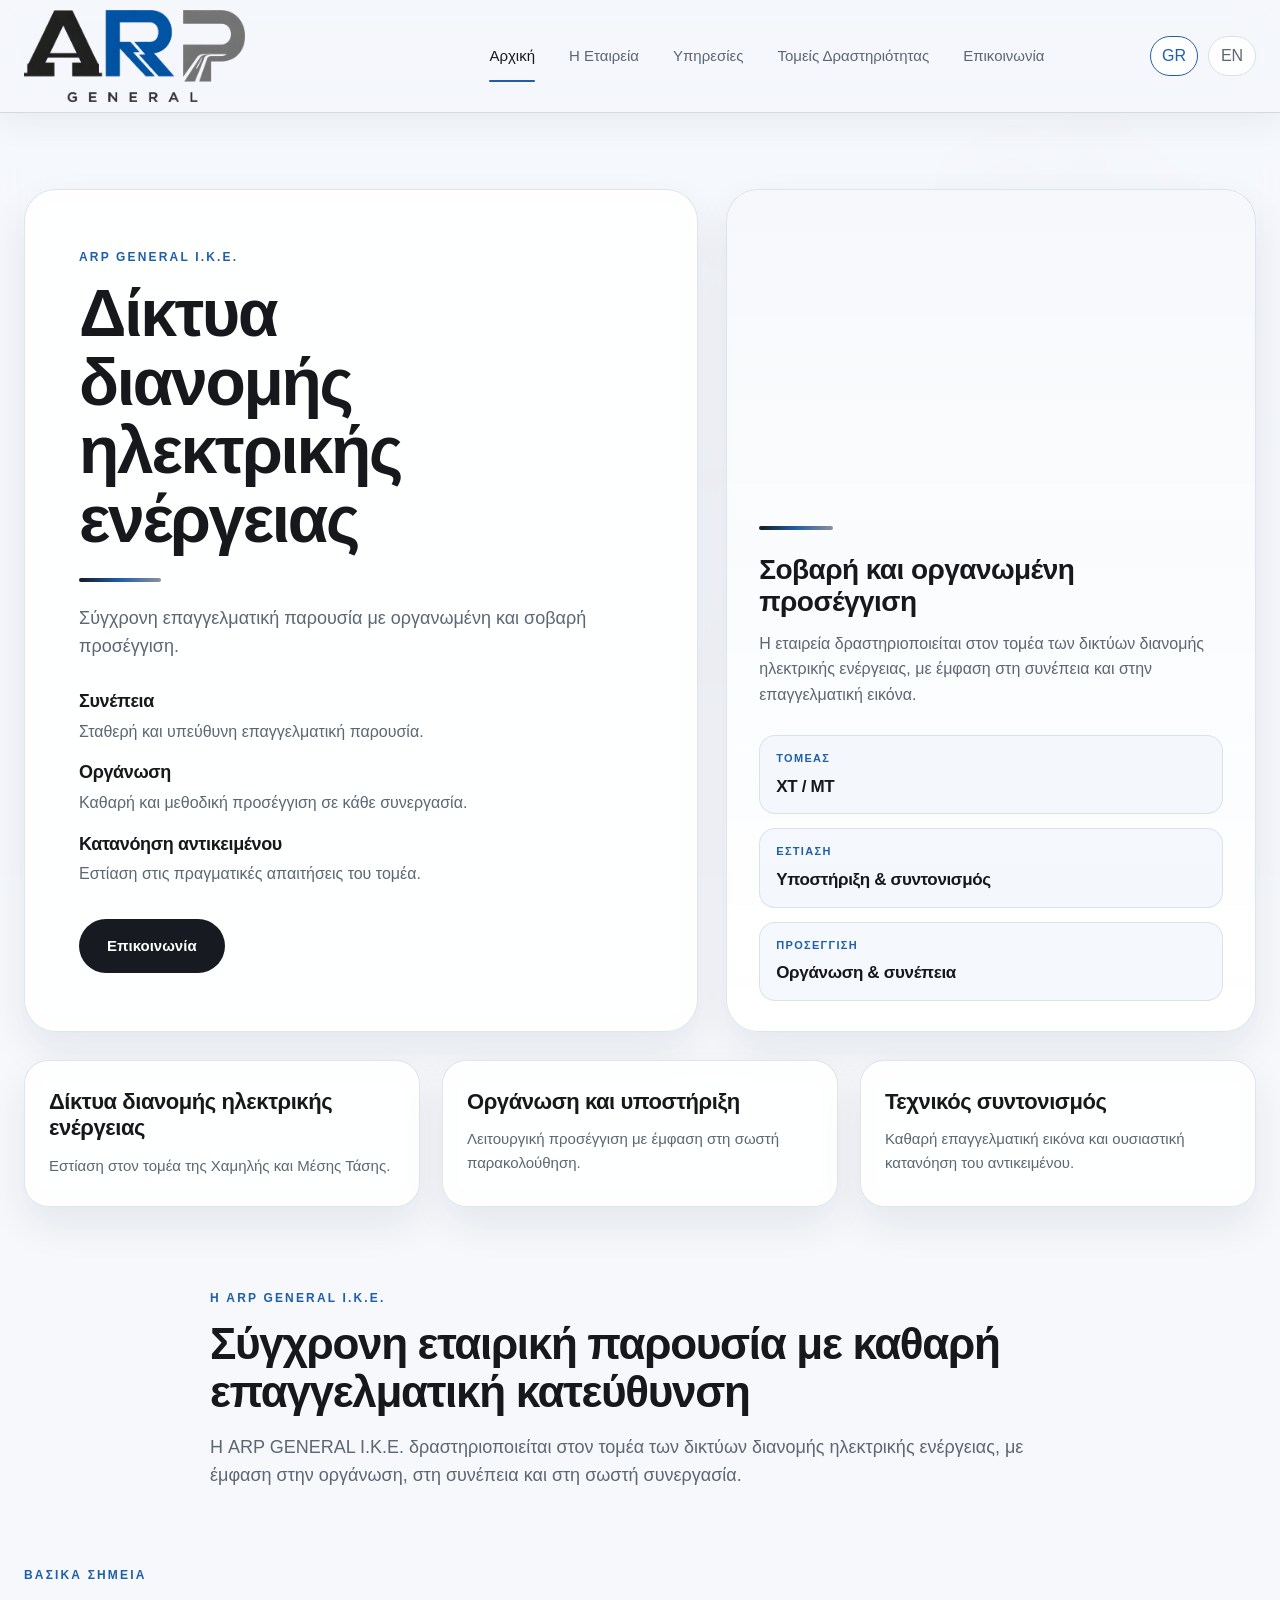
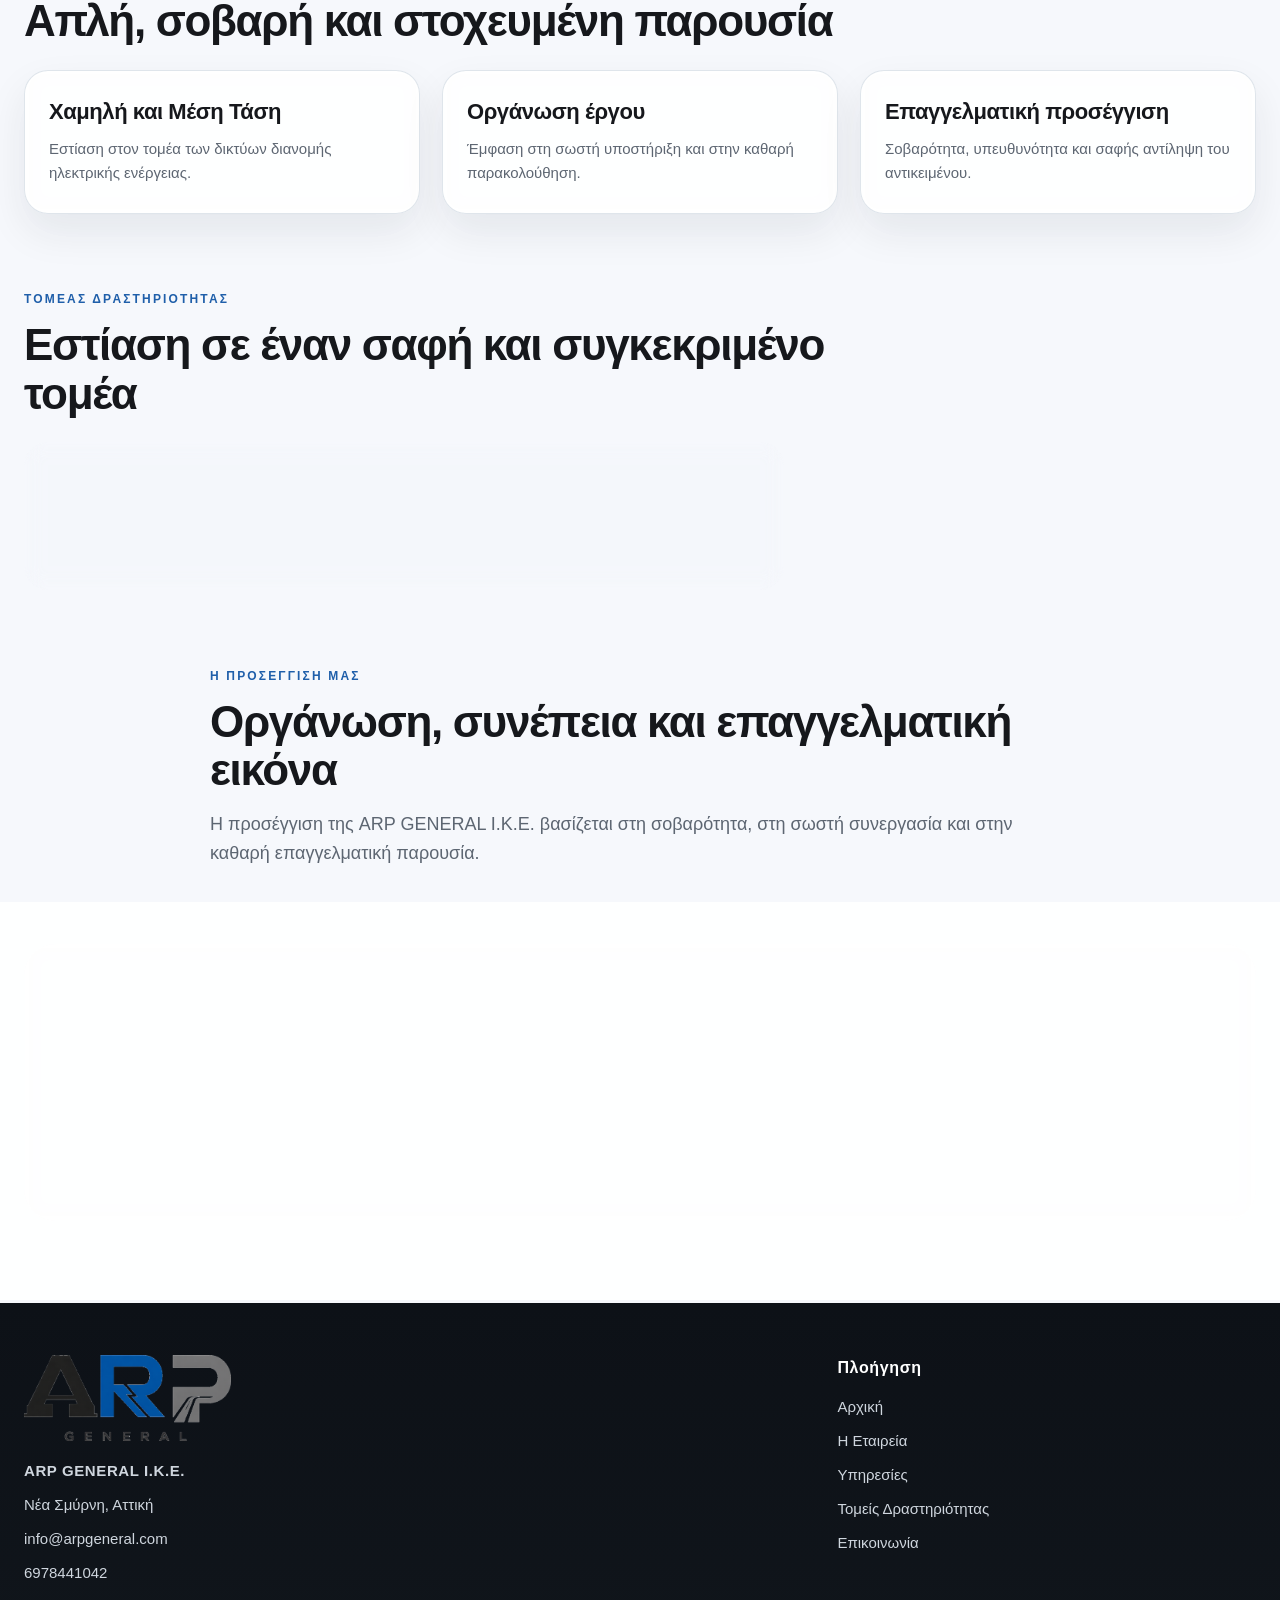
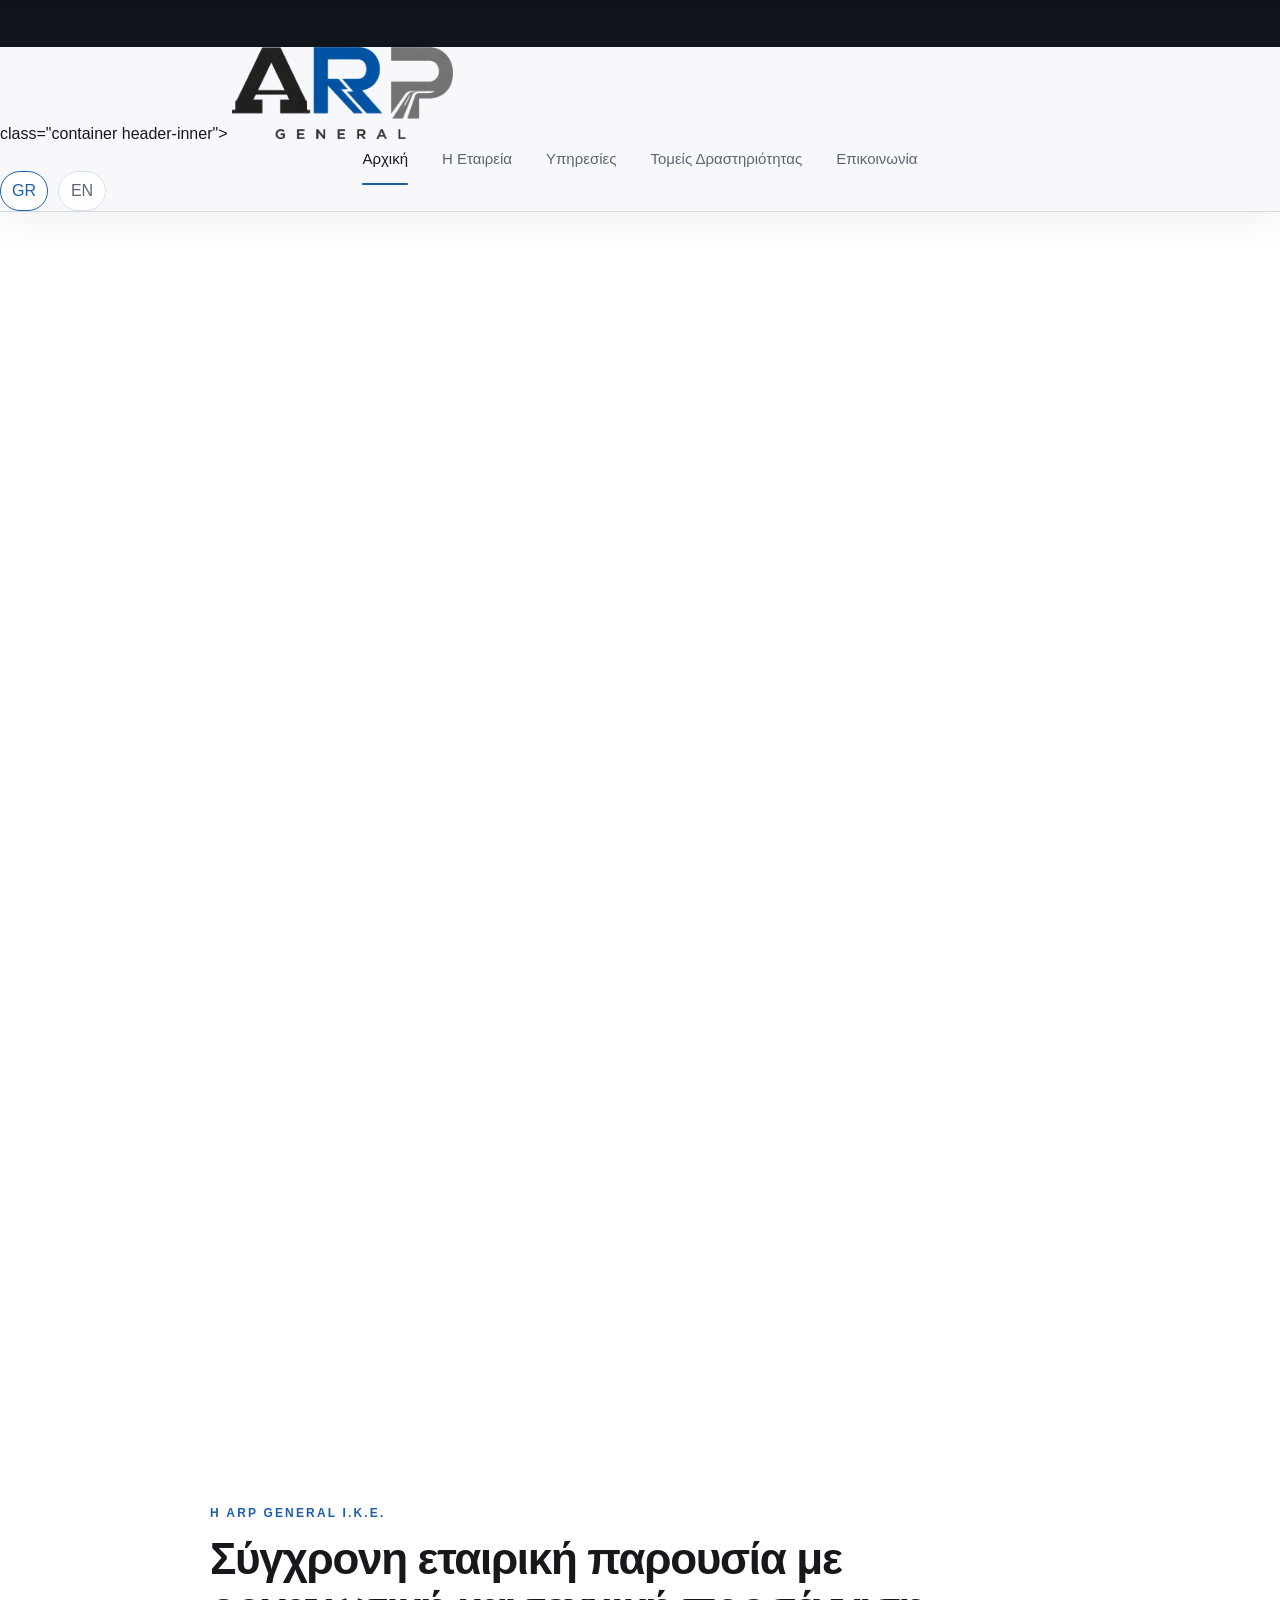
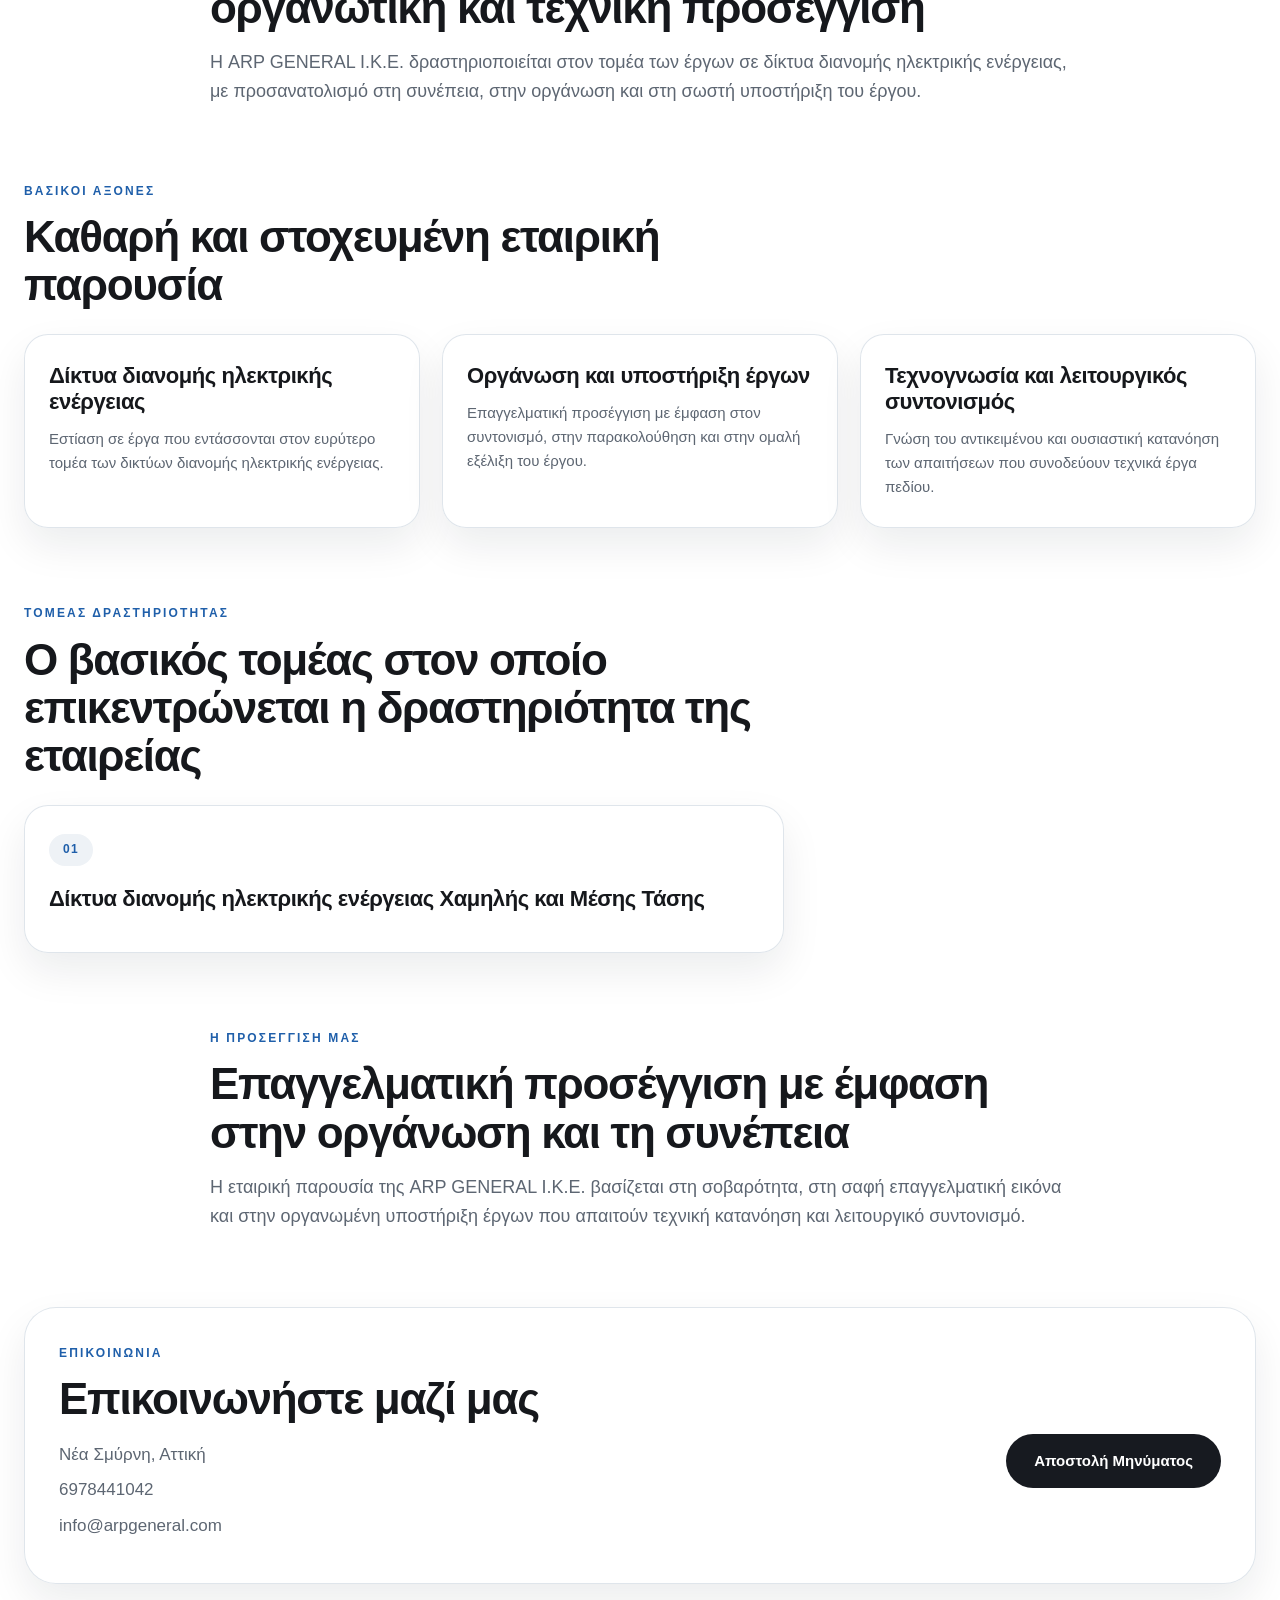
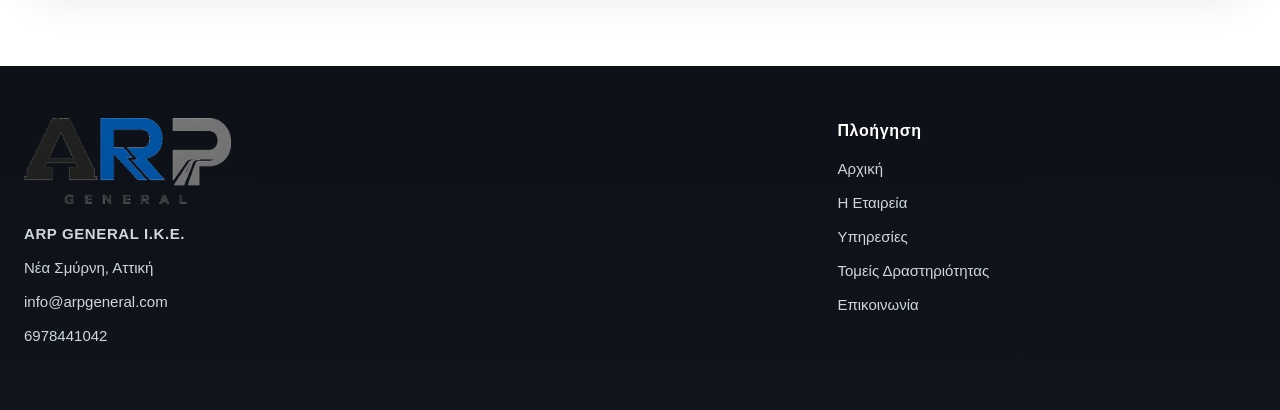
==== commit d4bbdb3e: "Refine site copy and translations" ====
--- a/index.html
+++ b/index.html
@@ -12,7 +12,241 @@
   </head>
   <body class="page-home">
     <header class="site-header">
+      <div <!DOCTYPE html>
+<html lang="el">
+  <head>
+    <meta charset="UTF-8" />
+    <meta name="viewport" content="width=device-width, initial-scale=1.0" />
+    <title>ARP GENERAL I.K.E. | Δίκτυα διανομής ηλεκτρικής ενέργειας</title>
+    <meta
+      name="description"
+      content="Η ARP GENERAL I.K.E. δραστηριοποιείται στον τομέα των δικτύων διανομής ηλεκτρικής ενέργειας, με σύγχρονη και οργανωμένη επαγγελματική προσέγγιση."
+    />
+    <link rel="stylesheet" href="styles.css" />
+  </head>
+  <body class="page-home">
+    <header class="site-header">
       <div class="container header-inner">
+        <a href="index.html" class="brand" aria-label="ARP GENERAL I.K.E.">
+          <img src="assets/logo-transparent-fixed.png" alt="ARP GENERAL I.K.E. logo" class="brand-logo" />
+        </a>
+
+        <nav class="main-nav" aria-label="Κύρια πλοήγηση">
+          <a href="index.html" class="active">Αρχική</a>
+          <a href="company.html">Η Εταιρεία</a>
+          <a href="services.html">Υπηρεσίες</a>
+          <a href="sectors.html">Τομείς Δραστηριότητας</a>
+          <a href="contact.html">Επικοινωνία</a>
+        </nav>
+
+        <div class="lang-switch" aria-label="Επιλογή γλώσσας">
+          <button type="button" class="lang-btn active">GR</button>
+          <button type="button" class="lang-btn">EN</button>
+        </div>
+
+        <button class="menu-toggle" type="button" aria-label="Άνοιγμα μενού">
+          <span></span>
+          <span></span>
+          <span></span>
+        </button>
+      </div>
+    </header>
+
+    <main>
+      <section class="hero hero-home">
+        <div class="container hero-home-shell">
+          <div class="hero-home-main">
+            <div class="hero-home-copy">
+              <p class="eyebrow">ARP GENERAL I.K.E.</p>
+              <h1>Δίκτυα διανομής ηλεκτρικής ενέργειας</h1>
+              <div class="hero-home-accent"></div>
+              <p class="hero-text">
+                Σύγχρονη επαγγελματική παρουσία με οργανωμένη και σοβαρή προσέγγιση.
+              </p>
+
+              <div class="hero-home-points">
+                <article class="hero-point">
+                  <h3>Συνέπεια</h3>
+                  <p>Σταθερή και υπεύθυνη επαγγελματική παρουσία.</p>
+                </article>
+
+                <article class="hero-point">
+                  <h3>Οργάνωση</h3>
+                  <p>Καθαρή και μεθοδική προσέγγιση σε κάθε συνεργασία.</p>
+                </article>
+
+                <article class="hero-point">
+                  <h3>Κατανόηση αντικειμένου</h3>
+                  <p>Εστίαση στις πραγματικές απαιτήσεις του τομέα.</p>
+                </article>
+              </div>
+
+              <a href="contact.html" class="primary-btn">Επικοινωνία</a>
+            </div>
+
+            <div class="hero-home-visual" aria-hidden="true">
+              <div class="hero-home-visual-panel">
+                <div class="hero-home-visual-line"></div>
+                <h2>Σοβαρή και οργανωμένη προσέγγιση</h2>
+                <p>
+                  Η εταιρεία δραστηριοποιείται στον τομέα των δικτύων διανομής
+                  ηλεκτρικής ενέργειας, με έμφαση στη συνέπεια και στην επαγγελματική εικόνα.
+                </p>
+
+                <div class="hero-home-stats">
+                  <div class="hero-home-stat">
+                    <span class="hero-home-stat-label">Τομέας</span>
+                    <strong>ΧΤ / ΜΤ</strong>
+                  </div>
+                  <div class="hero-home-stat">
+                    <span class="hero-home-stat-label">Εστίαση</span>
+                    <strong>Υποστήριξη & συντονισμός</strong>
+                  </div>
+                  <div class="hero-home-stat">
+                    <span class="hero-home-stat-label">Προσέγγιση</span>
+                    <strong>Οργάνωση & συνέπεια</strong>
+                  </div>
+                </div>
+              </div>
+            </div>
+          </div>
+
+          <div class="hero-home-bottom">
+            <article class="hero-home-bottom-card">
+              <h3>Δίκτυα διανομής ηλεκτρικής ενέργειας</h3>
+              <p>
+                Εστίαση στον τομέα της Χαμηλής και Μέσης Τάσης.
+              </p>
+            </article>
+
+            <article class="hero-home-bottom-card">
+              <h3>Οργάνωση και υποστήριξη</h3>
+              <p>
+                Λειτουργική προσέγγιση με έμφαση στη σωστή παρακολούθηση.
+              </p>
+            </article>
+
+            <article class="hero-home-bottom-card">
+              <h3>Τεχνικός συντονισμός</h3>
+              <p>
+                Καθαρή επαγγελματική εικόνα και ουσιαστική κατανόηση του αντικειμένου.
+              </p>
+            </article>
+          </div>
+        </div>
+      </section>
+
+      <section class="intro-section">
+        <div class="container section-narrow">
+          <p class="section-label">Η ARP GENERAL I.K.E.</p>
+          <h2>Σύγχρονη εταιρική παρουσία με καθαρή επαγγελματική κατεύθυνση</h2>
+          <p class="section-text">
+            Η ARP GENERAL I.K.E. δραστηριοποιείται στον τομέα των δικτύων διανομής
+            ηλεκτρικής ενέργειας, με έμφαση στην οργάνωση, στη συνέπεια και στη σωστή συνεργασία.
+          </p>
+        </div>
+      </section>
+
+      <section class="highlights-section">
+        <div class="container">
+          <div class="section-heading">
+            <p class="section-label">Βασικά σημεία</p>
+            <h2>Απλή, σοβαρή και στοχευμένη παρουσία</h2>
+          </div>
+
+          <div class="cards-grid">
+            <article class="info-card">
+              <h3>Χαμηλή και Μέση Τάση</h3>
+              <p>
+                Εστίαση στον τομέα των δικτύων διανομής ηλεκτρικής ενέργειας.
+              </p>
+            </article>
+
+            <article class="info-card">
+              <h3>Οργάνωση έργου</h3>
+              <p>
+                Έμφαση στη σωστή υποστήριξη και στην καθαρή παρακολούθηση.
+              </p>
+            </article>
+
+            <article class="info-card">
+              <h3>Επαγγελματική προσέγγιση</h3>
+              <p>
+                Σοβαρότητα, υπευθυνότητα και σαφής αντίληψη του αντικειμένου.
+              </p>
+            </article>
+          </div>
+        </div>
+      </section>
+
+      <section class="sectors-preview">
+        <div class="container">
+          <div class="section-heading">
+            <p class="section-label">Τομέας Δραστηριότητας</p>
+            <h2>Εστίαση σε έναν σαφή και συγκεκριμένο τομέα</h2>
+          </div>
+
+          <div class="sectors-grid single-sector">
+            <div class="sector-box">
+              <span class="sector-number">01</span>
+              <h3>Δίκτυα διανομής ηλεκτρικής ενέργειας Χαμηλής και Μέσης Τάσης</h3>
+            </div>
+          </div>
+        </div>
+      </section>
+
+      <section class="approach-section">
+        <div class="container section-narrow">
+          <p class="section-label">Η προσέγγισή μας</p>
+          <h2>Οργάνωση, συνέπεια και επαγγελματική εικόνα</h2>
+          <p class="section-text">
+            Η προσέγγιση της ARP GENERAL I.K.E. βασίζεται στη σοβαρότητα,
+            στη σωστή συνεργασία και στην καθαρή επαγγελματική παρουσία.
+          </p>
+        </div>
+      </section>
+
+      <section class="contact-cta">
+        <div class="container contact-cta-inner">
+          <div>
+            <p class="section-label">Επικοινωνία</p>
+            <h2>Επικοινωνήστε μαζί μας</h2>
+            <ul class="contact-list">
+              <li>Νέα Σμύρνη, Αττική</li>
+              <li>6978441042</li>
+              <li>info@arpgeneral.com</li>
+            </ul>
+          </div>
+
+          <a href="contact.html" class="primary-btn">Αποστολή Μηνύματος</a>
+        </div>
+      </section>
+    </main>
+
+    <footer class="site-footer">
+      <div class="container footer-grid">
+        <div class="footer-brand">
+          <img src="assets/logo-transparent-fixed.png" alt="ARP GENERAL I.K.E. logo" class="footer-logo" />
+          <p class="footer-title">ARP GENERAL I.K.E.</p>
+          <p>Νέα Σμύρνη, Αττική</p>
+          <p>info@arpgeneral.com</p>
+          <p>6978441042</p>
+        </div>
+
+        <div class="footer-links">
+          <p class="footer-heading">Πλοήγηση</p>
+          <a href="index.html">Αρχική</a>
+          <a href="company.html">Η Εταιρεία</a>
+          <a href="services.html">Υπηρεσίες</a>
+          <a href="sectors.html">Τομείς Δραστηριότητας</a>
+          <a href="contact.html">Επικοινωνία</a>
+        </div>
+      </div>
+    </footer>
+
+    <script src="script.js"></script>
+  </body>
+</html>class="container header-inner">
         <a href="index.html" class="brand" aria-label="ARP GENERAL I.K.E.">
           <img src="assets/logo-transparent-fixed.png" alt="ARP GENERAL I.K.E. logo" class="brand-logo" />
         </a>
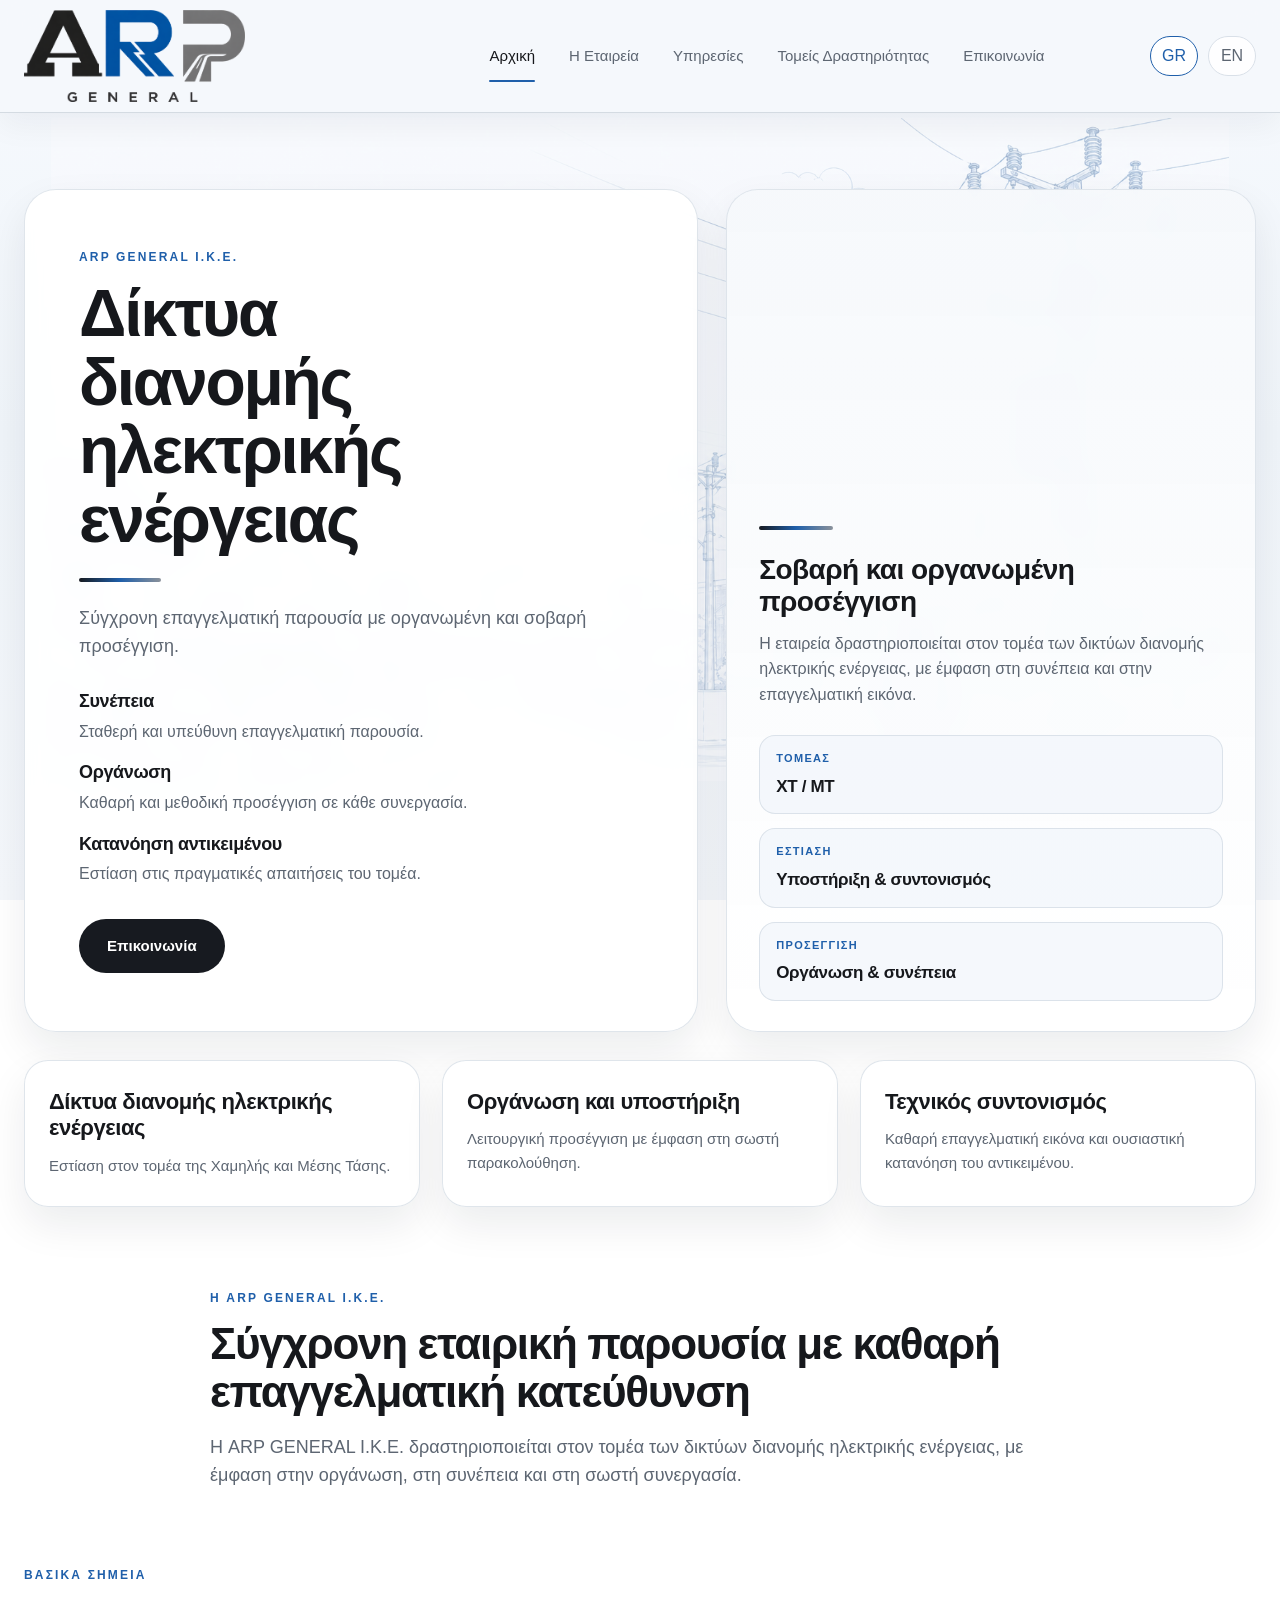
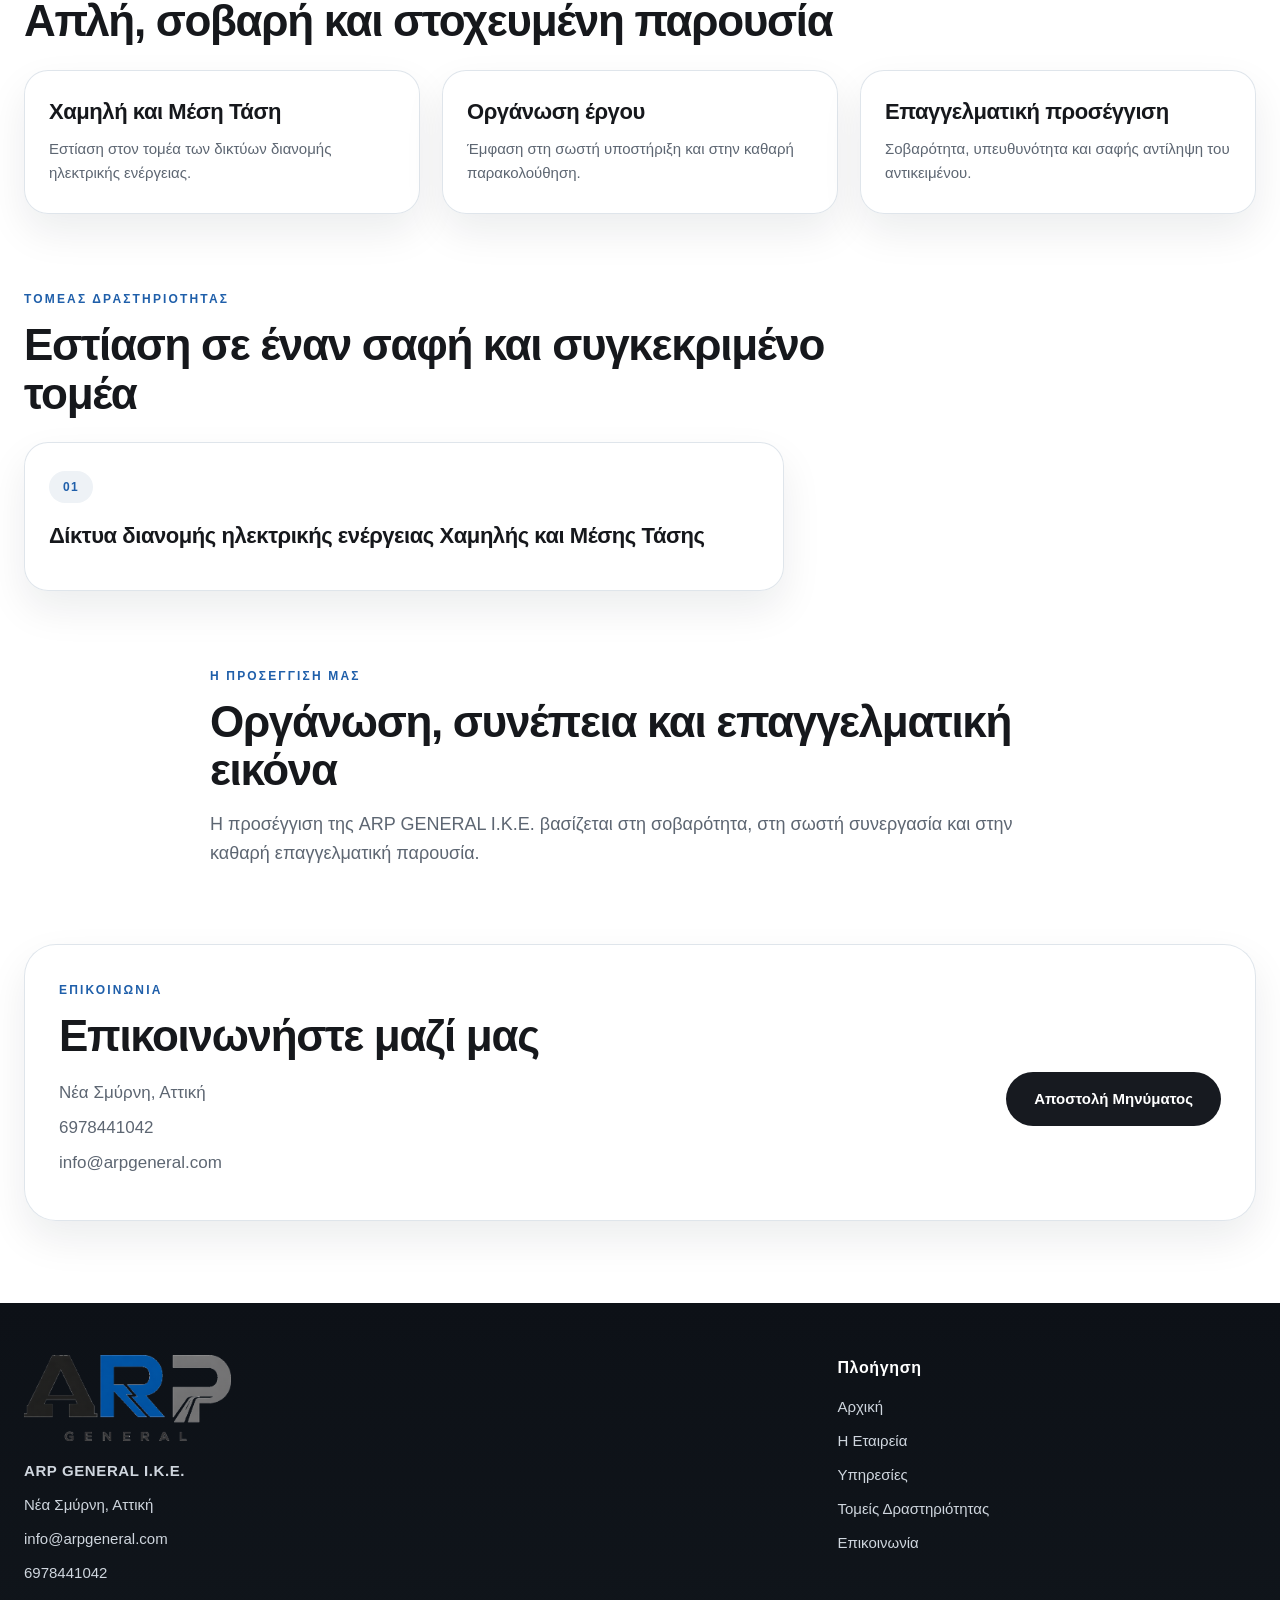
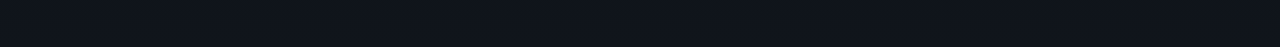
==== commit b46d85b0: "Fix broken homepage markup" ====
--- a/index.html
+++ b/index.html
@@ -1,18 +1,4 @@
 <!DOCTYPE html>
-<html lang="el">
-  <head>
-    <meta charset="UTF-8" />
-    <meta name="viewport" content="width=device-width, initial-scale=1.0" />
-    <title>ARP GENERAL I.K.E. | Έργα σε δίκτυα διανομής ηλεκτρικής ενέργειας</title>
-    <meta
-      name="description"
-      content="Η ARP GENERAL I.K.E. δραστηριοποιείται στον τομέα των έργων σε δίκτυα διανομής ηλεκτρικής ενέργειας, με σύγχρονη εταιρική παρουσία, τεχνογνωσία και οργανωμένη προσέγγιση."
-    />
-    <link rel="stylesheet" href="styles.css" />
-  </head>
-  <body class="page-home">
-    <header class="site-header">
-      <div <!DOCTYPE html>
 <html lang="el">
   <head>
     <meta charset="UTF-8" />
@@ -100,11 +86,11 @@
                   </div>
                   <div class="hero-home-stat">
                     <span class="hero-home-stat-label">Εστίαση</span>
-                    <strong>Υποστήριξη & συντονισμός</strong>
+                    <strong>Υποστήριξη &amp; συντονισμός</strong>
                   </div>
                   <div class="hero-home-stat">
                     <span class="hero-home-stat-label">Προσέγγιση</span>
-                    <strong>Οργάνωση & συνέπεια</strong>
+                    <strong>Οργάνωση &amp; συνέπεια</strong>
                   </div>
                 </div>
               </div>
@@ -114,23 +100,17 @@
           <div class="hero-home-bottom">
             <article class="hero-home-bottom-card">
               <h3>Δίκτυα διανομής ηλεκτρικής ενέργειας</h3>
-              <p>
-                Εστίαση στον τομέα της Χαμηλής και Μέσης Τάσης.
-              </p>
+              <p>Εστίαση στον τομέα της Χαμηλής και Μέσης Τάσης.</p>
             </article>
 
             <article class="hero-home-bottom-card">
               <h3>Οργάνωση και υποστήριξη</h3>
-              <p>
-                Λειτουργική προσέγγιση με έμφαση στη σωστή παρακολούθηση.
-              </p>
+              <p>Λειτουργική προσέγγιση με έμφαση στη σωστή παρακολούθηση.</p>
             </article>
 
             <article class="hero-home-bottom-card">
               <h3>Τεχνικός συντονισμός</h3>
-              <p>
-                Καθαρή επαγγελματική εικόνα και ουσιαστική κατανόηση του αντικειμένου.
-              </p>
+              <p>Καθαρή επαγγελματική εικόνα και ουσιαστική κατανόηση του αντικειμένου.</p>
             </article>
           </div>
         </div>
@@ -157,23 +137,17 @@
           <div class="cards-grid">
             <article class="info-card">
               <h3>Χαμηλή και Μέση Τάση</h3>
-              <p>
-                Εστίαση στον τομέα των δικτύων διανομής ηλεκτρικής ενέργειας.
-              </p>
+              <p>Εστίαση στον τομέα των δικτύων διανομής ηλεκτρικής ενέργειας.</p>
             </article>
 
             <article class="info-card">
               <h3>Οργάνωση έργου</h3>
-              <p>
-                Έμφαση στη σωστή υποστήριξη και στην καθαρή παρακολούθηση.
-              </p>
+              <p>Έμφαση στη σωστή υποστήριξη και στην καθαρή παρακολούθηση.</p>
             </article>
 
             <article class="info-card">
               <h3>Επαγγελματική προσέγγιση</h3>
-              <p>
-                Σοβαρότητα, υπευθυνότητα και σαφής αντίληψη του αντικειμένου.
-              </p>
+              <p>Σοβαρότητα, υπευθυνότητα και σαφής αντίληψη του αντικειμένου.</p>
             </article>
           </div>
         </div>
@@ -246,234 +220,4 @@
 
     <script src="script.js"></script>
   </body>
-</html>class="container header-inner">
-        <a href="index.html" class="brand" aria-label="ARP GENERAL I.K.E.">
-          <img src="assets/logo-transparent-fixed.png" alt="ARP GENERAL I.K.E. logo" class="brand-logo" />
-        </a>
-
-        <nav class="main-nav" aria-label="Κύρια πλοήγηση">
-          <a href="index.html" class="active">Αρχική</a>
-          <a href="company.html">Η Εταιρεία</a>
-          <a href="services.html">Υπηρεσίες</a>
-          <a href="sectors.html">Τομείς Δραστηριότητας</a>
-          <a href="contact.html">Επικοινωνία</a>
-        </nav>
-
-        <div class="lang-switch" aria-label="Επιλογή γλώσσας">
-          <button type="button" class="lang-btn active">GR</button>
-          <button type="button" class="lang-btn">EN</button>
-        </div>
-
-        <button class="menu-toggle" type="button" aria-label="Άνοιγμα μενού">
-          <span></span>
-          <span></span>
-          <span></span>
-        </button>
-      </div>
-    </header>
-
-    <main>
-      <section class="hero hero-home">
-        <div class="container hero-home-shell">
-          <div class="hero-home-main">
-            <div class="hero-home-copy">
-              <p class="eyebrow">ARP GENERAL I.K.E.</p>
-              <h1>Έργα σε δίκτυα διανομής ηλεκτρικής ενέργειας</h1>
-              <div class="hero-home-accent"></div>
-              <p class="hero-text">
-                Σύγχρονη εταιρική παρουσία με τεχνογνωσία, οργάνωση και ουσιαστική
-                γνώση του αντικειμένου.
-              </p>
-
-              <div class="hero-home-points">
-                <article class="hero-point">
-                  <h3>Συνέπεια</h3>
-                  <p>Επαγγελματική παρουσία με σταθερή προσήλωση στην ποιότητα του έργου.</p>
-                </article>
-
-                <article class="hero-point">
-                  <h3>Οργάνωση</h3>
-                  <p>Δομημένη προσέγγιση σε υποστήριξη, παρακολούθηση και συντονισμό.</p>
-                </article>
-
-                <article class="hero-point">
-                  <h3>Τεχνική γνώση</h3>
-                  <p>Κατανόηση των πραγματικών απαιτήσεων σε έργα δικτύων διανομής.</p>
-                </article>
-              </div>
-
-              <a href="contact.html" class="primary-btn">Επικοινωνία</a>
-            </div>
-
-            <div class="hero-home-visual" aria-hidden="true">
-              <div class="hero-home-visual-panel">
-                <div class="hero-home-visual-line"></div>
-                <h2>Σοβαρή και οργανωμένη προσέγγιση</h2>
-                <p>
-                  Η εταιρεία δραστηριοποιείται στον τομέα των έργων σε δίκτυα
-                  διανομής ηλεκτρικής ενέργειας, με σταθερή παρουσία τα τελευταία
-                  χρόνια και επαγγελματική εικόνα.
-                </p>
-
-                <div class="hero-home-stats">
-                  <div class="hero-home-stat">
-                    <span class="hero-home-stat-label">Τομέας</span>
-                    <strong>ΧΤ / ΜΤ</strong>
-                  </div>
-                  <div class="hero-home-stat">
-                    <span class="hero-home-stat-label">Εστίαση</span>
-                    <strong>Οργάνωση έργων</strong>
-                  </div>
-                  <div class="hero-home-stat">
-                    <span class="hero-home-stat-label">Προσέγγιση</span>
-                    <strong>Λειτουργικός συντονισμός</strong>
-                  </div>
-                </div>
-              </div>
-            </div>
-          </div>
-
-          <div class="hero-home-bottom">
-            <article class="hero-home-bottom-card">
-              <h3>Δίκτυα διανομής ηλεκτρικής ενέργειας</h3>
-              <p>
-                Εστίαση σε έργα που εντάσσονται στον ευρύτερο τομέα των δικτύων
-                διανομής ηλεκτρικής ενέργειας.
-              </p>
-            </article>
-
-            <article class="hero-home-bottom-card">
-              <h3>Οργάνωση και υποστήριξη έργων</h3>
-              <p>
-                Επαγγελματική προσέγγιση με έμφαση στον συντονισμό, στην
-                παρακολούθηση και στην ομαλή εξέλιξη του έργου.
-              </p>
-            </article>
-
-            <article class="hero-home-bottom-card">
-              <h3>Τεχνογνωσία και λειτουργικός συντονισμός</h3>
-              <p>
-                Γνώση του αντικειμένου και ουσιαστική κατανόηση των απαιτήσεων
-                που συνοδεύουν τεχνικά έργα πεδίου.
-              </p>
-            </article>
-          </div>
-        </div>
-      </section>
-
-      <section class="intro-section">
-        <div class="container section-narrow">
-          <p class="section-label">Η ARP GENERAL I.K.E.</p>
-          <h2>Σύγχρονη εταιρική παρουσία με οργανωτική και τεχνική προσέγγιση</h2>
-          <p class="section-text">
-            Η ARP GENERAL I.K.E. δραστηριοποιείται στον τομέα των έργων σε
-            δίκτυα διανομής ηλεκτρικής ενέργειας, με προσανατολισμό στη
-            συνέπεια, στην οργάνωση και στη σωστή υποστήριξη του έργου.
-          </p>
-        </div>
-      </section>
-
-      <section class="highlights-section">
-        <div class="container">
-          <div class="section-heading">
-            <p class="section-label">Βασικοί άξονες</p>
-            <h2>Καθαρή και στοχευμένη εταιρική παρουσία</h2>
-          </div>
-
-          <div class="cards-grid">
-            <article class="info-card">
-              <h3>Δίκτυα διανομής ηλεκτρικής ενέργειας</h3>
-              <p>
-                Εστίαση σε έργα που εντάσσονται στον ευρύτερο τομέα των δικτύων
-                διανομής ηλεκτρικής ενέργειας.
-              </p>
-            </article>
-
-            <article class="info-card">
-              <h3>Οργάνωση και υποστήριξη έργων</h3>
-              <p>
-                Επαγγελματική προσέγγιση με έμφαση στον συντονισμό, στην
-                παρακολούθηση και στην ομαλή εξέλιξη του έργου.
-              </p>
-            </article>
-
-            <article class="info-card">
-              <h3>Τεχνογνωσία και λειτουργικός συντονισμός</h3>
-              <p>
-                Γνώση του αντικειμένου και ουσιαστική κατανόηση των απαιτήσεων
-                που συνοδεύουν τεχνικά έργα πεδίου.
-              </p>
-            </article>
-          </div>
-        </div>
-      </section>
-
-      <section class="sectors-preview">
-        <div class="container">
-          <div class="section-heading">
-            <p class="section-label">Τομέας Δραστηριότητας</p>
-            <h2>Ο βασικός τομέας στον οποίο επικεντρώνεται η δραστηριότητα της εταιρείας</h2>
-          </div>
-
-          <div class="sectors-grid single-sector">
-            <div class="sector-box">
-              <span class="sector-number">01</span>
-              <h3>Δίκτυα διανομής ηλεκτρικής ενέργειας Χαμηλής και Μέσης Τάσης</h3>
-            </div>
-          </div>
-        </div>
-      </section>
-
-      <section class="approach-section">
-        <div class="container section-narrow">
-          <p class="section-label">Η προσέγγισή μας</p>
-          <h2>Επαγγελματική προσέγγιση με έμφαση στην οργάνωση και τη συνέπεια</h2>
-          <p class="section-text">
-            Η εταιρική παρουσία της ARP GENERAL I.K.E. βασίζεται στη σοβαρότητα,
-            στη σαφή επαγγελματική εικόνα και στην οργανωμένη υποστήριξη έργων
-            που απαιτούν τεχνική κατανόηση και λειτουργικό συντονισμό.
-          </p>
-        </div>
-      </section>
-
-      <section class="contact-cta">
-        <div class="container contact-cta-inner">
-          <div>
-            <p class="section-label">Επικοινωνία</p>
-            <h2>Επικοινωνήστε μαζί μας</h2>
-            <ul class="contact-list">
-              <li>Νέα Σμύρνη, Αττική</li>
-              <li>6978441042</li>
-              <li>info@arpgeneral.com</li>
-            </ul>
-          </div>
-
-          <a href="contact.html" class="primary-btn">Αποστολή Μηνύματος</a>
-        </div>
-      </section>
-    </main>
-
-    <footer class="site-footer">
-      <div class="container footer-grid">
-        <div class="footer-brand">
-          <img src="assets/logo-transparent-fixed.png" alt="ARP GENERAL I.K.E. logo" class="footer-logo" />
-          <p class="footer-title">ARP GENERAL I.K.E.</p>
-          <p>Νέα Σμύρνη, Αττική</p>
-          <p>info@arpgeneral.com</p>
-          <p>6978441042</p>
-        </div>
-
-        <div class="footer-links">
-          <p class="footer-heading">Πλοήγηση</p>
-          <a href="index.html">Αρχική</a>
-          <a href="company.html">Η Εταιρεία</a>
-          <a href="services.html">Υπηρεσίες</a>
-          <a href="sectors.html">Τομείς Δραστηριότητας</a>
-          <a href="contact.html">Επικοινωνία</a>
-        </div>
-      </div>
-    </footer>
-
-    <script src="script.js"></script>
-  </body>
 </html>
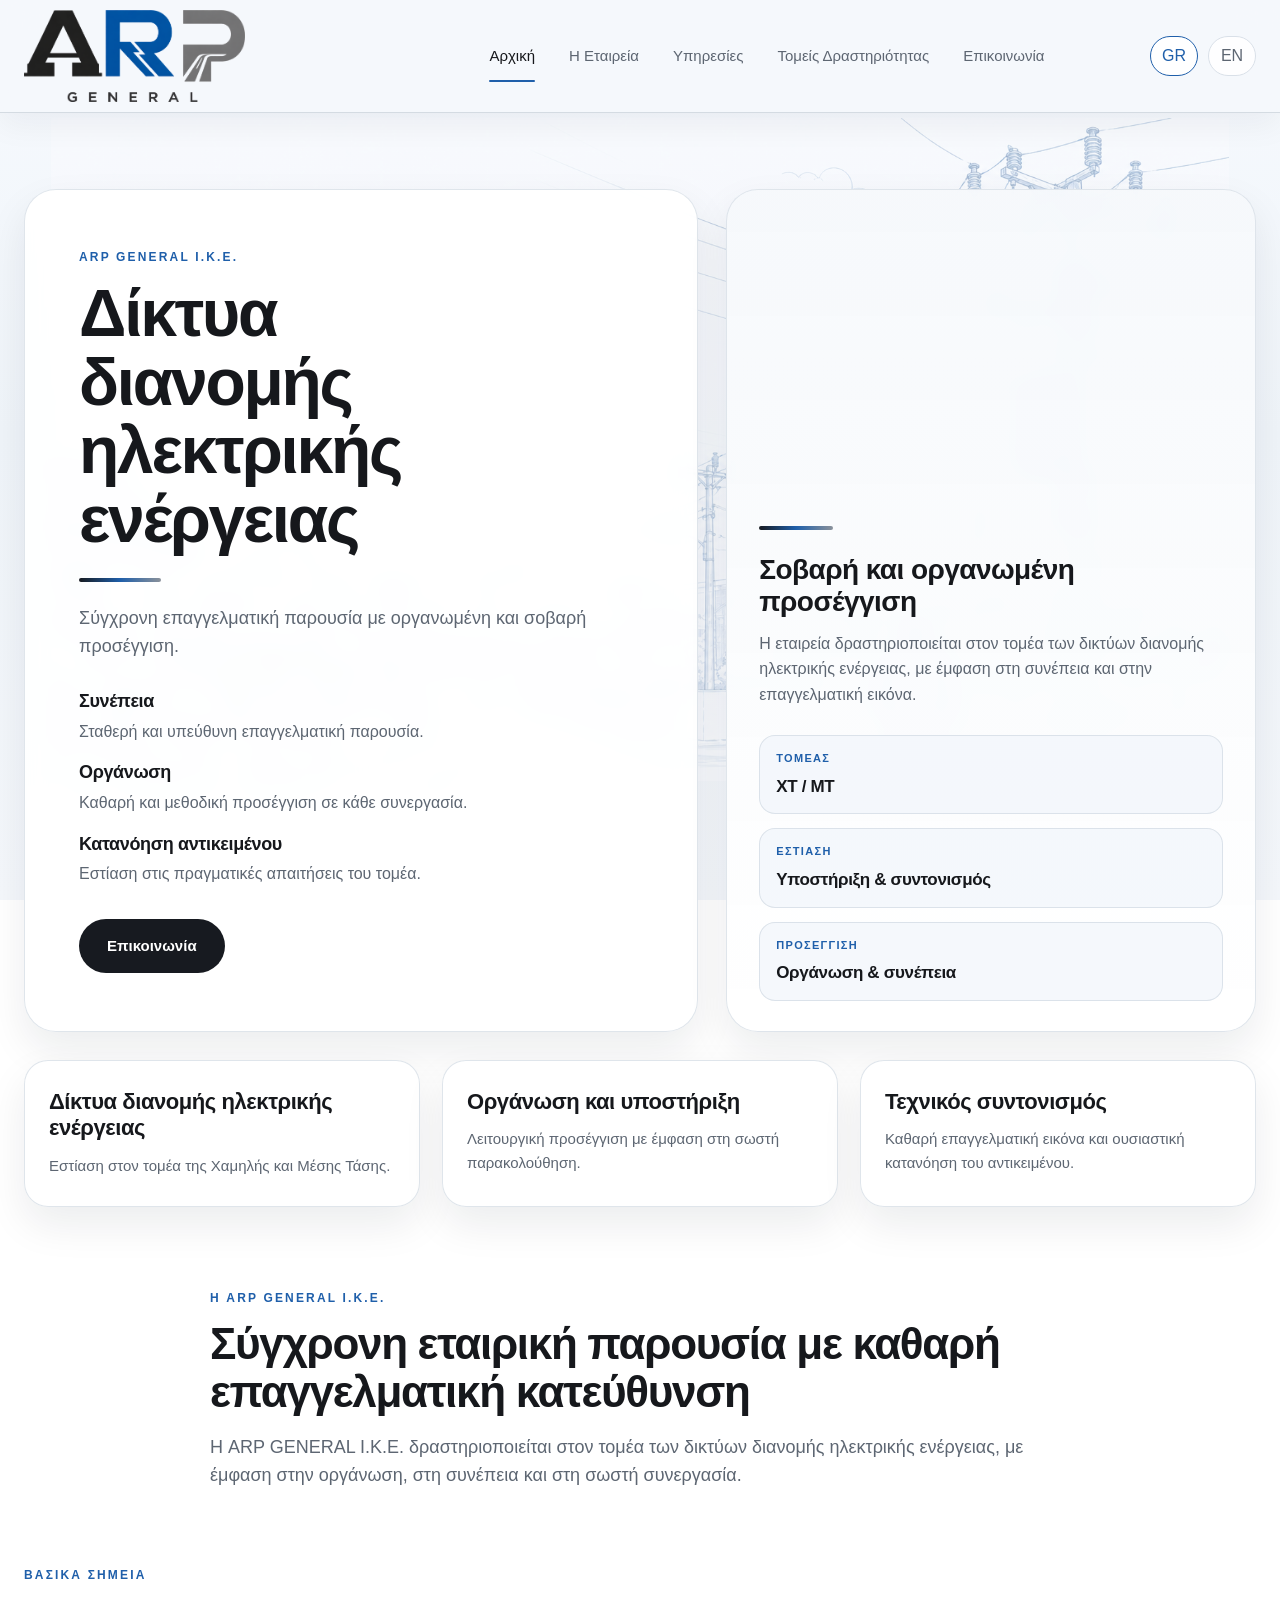
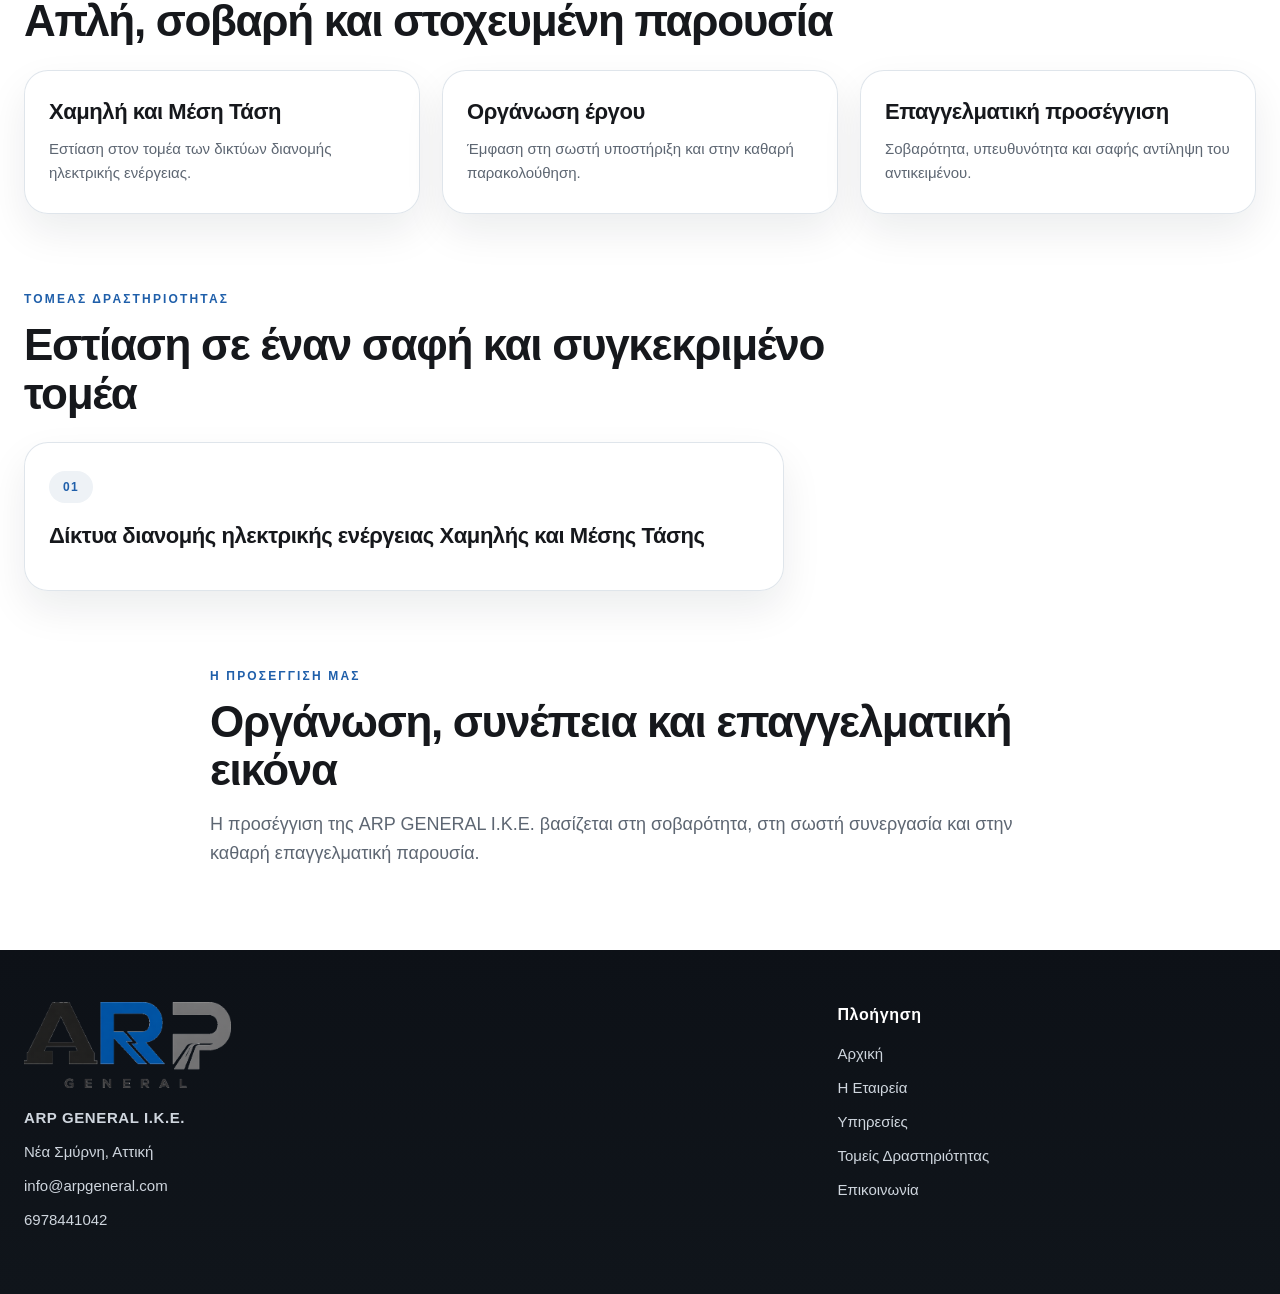
==== commit 59ee3e8e: "Remove duplicate contact CTA sections" ====
--- a/index.html
+++ b/index.html
@@ -179,22 +179,6 @@
           </p>
         </div>
       </section>
-
-      <section class="contact-cta">
-        <div class="container contact-cta-inner">
-          <div>
-            <p class="section-label">Επικοινωνία</p>
-            <h2>Επικοινωνήστε μαζί μας</h2>
-            <ul class="contact-list">
-              <li>Νέα Σμύρνη, Αττική</li>
-              <li>6978441042</li>
-              <li>info@arpgeneral.com</li>
-            </ul>
-          </div>
-
-          <a href="contact.html" class="primary-btn">Αποστολή Μηνύματος</a>
-        </div>
-      </section>
     </main>
 
     <footer class="site-footer">
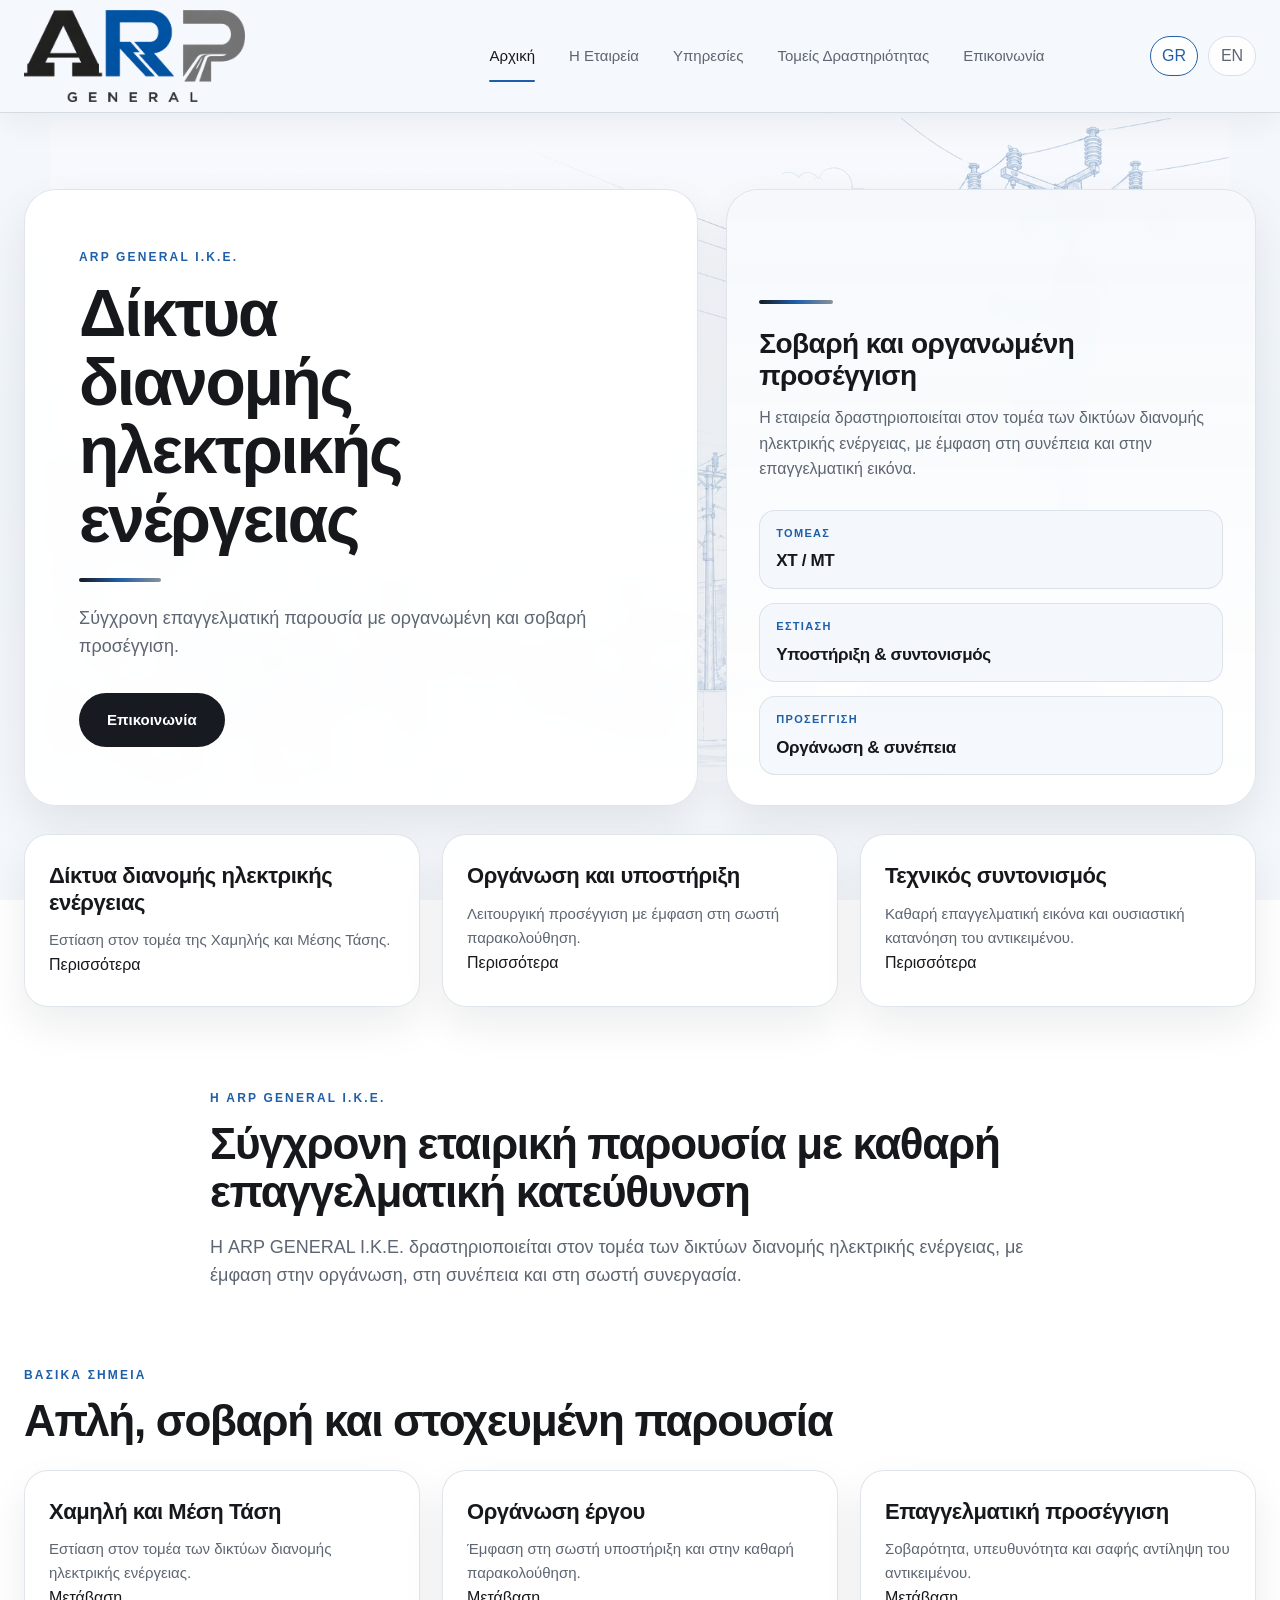
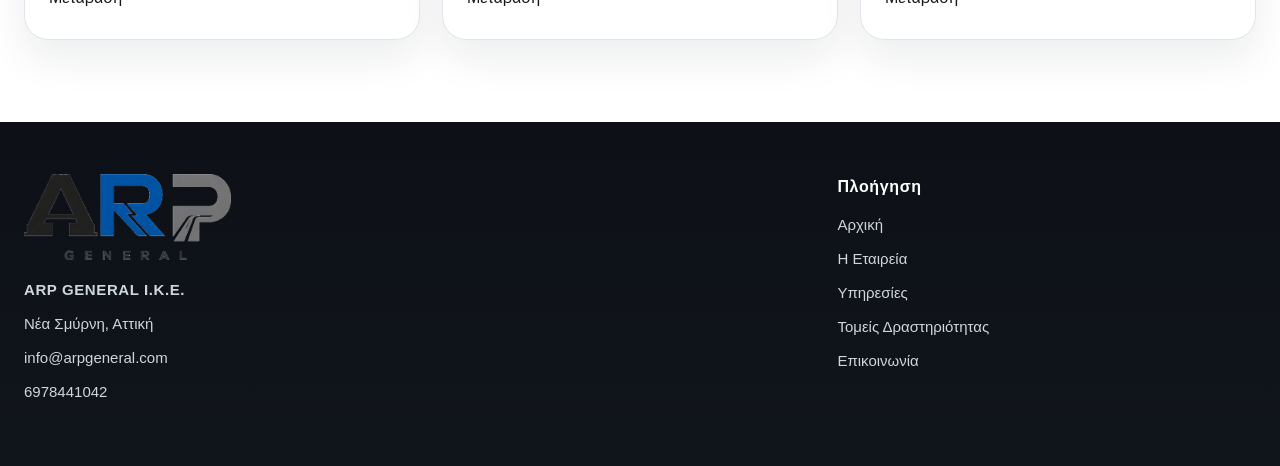
==== commit 336c8ecc: "Simplify homepage and improve navigation structure" ====
--- a/index.html
+++ b/index.html
@@ -47,36 +47,19 @@
               <h1>Δίκτυα διανομής ηλεκτρικής ενέργειας</h1>
               <div class="hero-home-accent"></div>
               <p class="hero-text">
-                Σύγχρονη επαγγελματική παρουσία με οργανωμένη και σοβαρή προσέγγιση.
+                Σύγχρονη εταιρική παρουσία στον τομέα των δικτύων διανομής ηλεκτρικής ενέργειας.
               </p>
 
-              <div class="hero-home-points">
-                <article class="hero-point">
-                  <h3>Συνέπεια</h3>
-                  <p>Σταθερή και υπεύθυνη επαγγελματική παρουσία.</p>
-                </article>
-
-                <article class="hero-point">
-                  <h3>Οργάνωση</h3>
-                  <p>Καθαρή και μεθοδική προσέγγιση σε κάθε συνεργασία.</p>
-                </article>
-
-                <article class="hero-point">
-                  <h3>Κατανόηση αντικειμένου</h3>
-                  <p>Εστίαση στις πραγματικές απαιτήσεις του τομέα.</p>
-                </article>
-              </div>
-
-              <a href="contact.html" class="primary-btn">Επικοινωνία</a>
+              <a href="company.html" class="primary-btn">Η Εταιρεία</a>
             </div>
 
             <div class="hero-home-visual" aria-hidden="true">
               <div class="hero-home-visual-panel">
                 <div class="hero-home-visual-line"></div>
-                <h2>Σοβαρή και οργανωμένη προσέγγιση</h2>
+                <h2>Καθαρή και οργανωμένη προσέγγιση</h2>
                 <p>
-                  Η εταιρεία δραστηριοποιείται στον τομέα των δικτύων διανομής
-                  ηλεκτρικής ενέργειας, με έμφαση στη συνέπεια και στην επαγγελματική εικόνα.
+                  Σύντομη παρουσίαση της εταιρείας, των υπηρεσιών και του βασικού τομέα
+                  δραστηριότητας.
                 </p>
 
                 <div class="hero-home-stats">
@@ -85,12 +68,12 @@
                     <strong>ΧΤ / ΜΤ</strong>
                   </div>
                   <div class="hero-home-stat">
-                    <span class="hero-home-stat-label">Εστίαση</span>
-                    <strong>Υποστήριξη &amp; συντονισμός</strong>
+                    <span class="hero-home-stat-label">Αντικείμενο</span>
+                    <strong>Δίκτυα διανομής</strong>
                   </div>
                   <div class="hero-home-stat">
                     <span class="hero-home-stat-label">Προσέγγιση</span>
-                    <strong>Οργάνωση &amp; συνέπεια</strong>
+                    <strong>Οργάνωση</strong>
                   </div>
                 </div>
               </div>
@@ -99,18 +82,21 @@
 
           <div class="hero-home-bottom">
             <article class="hero-home-bottom-card">
-              <h3>Δίκτυα διανομής ηλεκτρικής ενέργειας</h3>
-              <p>Εστίαση στον τομέα της Χαμηλής και Μέσης Τάσης.</p>
+              <h3>Η Εταιρεία</h3>
+              <p>Μάθετε περισσότερα για την ARP GENERAL I.K.E. και τη βασική της κατεύθυνση.</p>
+              <a href="company.html" class="text-link">Περισσότερα</a>
             </article>
 
             <article class="hero-home-bottom-card">
-              <h3>Οργάνωση και υποστήριξη</h3>
-              <p>Λειτουργική προσέγγιση με έμφαση στη σωστή παρακολούθηση.</p>
+              <h3>Υπηρεσίες</h3>
+              <p>Δείτε συνοπτικά τις υπηρεσίες υποστήριξης, οργάνωσης και τεχνικού συντονισμού.</p>
+              <a href="services.html" class="text-link">Περισσότερα</a>
             </article>
 
             <article class="hero-home-bottom-card">
-              <h3>Τεχνικός συντονισμός</h3>
-              <p>Καθαρή επαγγελματική εικόνα και ουσιαστική κατανόηση του αντικειμένου.</p>
+              <h3>Τομείς Δραστηριότητας</h3>
+              <p>Δείτε τον βασικό τομέα στον οποίο εστιάζει η εταιρεία.</p>
+              <a href="sectors.html" class="text-link">Περισσότερα</a>
             </article>
           </div>
         </div>
@@ -118,11 +104,11 @@
 
       <section class="intro-section">
         <div class="container section-narrow">
-          <p class="section-label">Η ARP GENERAL I.K.E.</p>
-          <h2>Σύγχρονη εταιρική παρουσία με καθαρή επαγγελματική κατεύθυνση</h2>
+          <p class="section-label">Σύντομη παρουσίαση</p>
+          <h2>Λιτή εταιρική παρουσία με σαφή επαγγελματικό προσανατολισμό</h2>
           <p class="section-text">
-            Η ARP GENERAL I.K.E. δραστηριοποιείται στον τομέα των δικτύων διανομής
-            ηλεκτρικής ενέργειας, με έμφαση στην οργάνωση, στη συνέπεια και στη σωστή συνεργασία.
+            Η αρχική σελίδα λειτουργεί ως σύντομη εισαγωγή στην εταιρεία και οδηγεί
+            στις βασικές ενότητες του site, όπου παρουσιάζονται αναλυτικότερα οι πληροφορίες.
           </p>
         </div>
       </section>
@@ -130,53 +116,29 @@
       <section class="highlights-section">
         <div class="container">
           <div class="section-heading">
-            <p class="section-label">Βασικά σημεία</p>
-            <h2>Απλή, σοβαρή και στοχευμένη παρουσία</h2>
+            <p class="section-label">Πλοήγηση</p>
+            <h2>Βρείτε γρήγορα την πληροφορία που χρειάζεστε</h2>
           </div>
 
           <div class="cards-grid">
             <article class="info-card">
-              <h3>Χαμηλή και Μέση Τάση</h3>
-              <p>Εστίαση στον τομέα των δικτύων διανομής ηλεκτρικής ενέργειας.</p>
+              <h3>Η Εταιρεία</h3>
+              <p>Σύντομη παρουσίαση της εταιρείας, της δομής και της επαγγελματικής της κατεύθυνσης.</p>
+              <a href="company.html" class="text-link">Μετάβαση</a>
             </article>
 
             <article class="info-card">
-              <h3>Οργάνωση έργου</h3>
-              <p>Έμφαση στη σωστή υποστήριξη και στην καθαρή παρακολούθηση.</p>
+              <h3>Υπηρεσίες</h3>
+              <p>Πληροφορίες για την υποστήριξη, την οργάνωση και τον τεχνικό συντονισμό.</p>
+              <a href="services.html" class="text-link">Μετάβαση</a>
             </article>
 
             <article class="info-card">
-              <h3>Επαγγελματική προσέγγιση</h3>
-              <p>Σοβαρότητα, υπευθυνότητα και σαφής αντίληψη του αντικειμένου.</p>
+              <h3>Επικοινωνία</h3>
+              <p>Στοιχεία επικοινωνίας και φόρμα για άμεση αποστολή μηνύματος.</p>
+              <a href="contact.html" class="text-link">Μετάβαση</a>
             </article>
           </div>
-        </div>
-      </section>
-
-      <section class="sectors-preview">
-        <div class="container">
-          <div class="section-heading">
-            <p class="section-label">Τομέας Δραστηριότητας</p>
-            <h2>Εστίαση σε έναν σαφή και συγκεκριμένο τομέα</h2>
-          </div>
-
-          <div class="sectors-grid single-sector">
-            <div class="sector-box">
-              <span class="sector-number">01</span>
-              <h3>Δίκτυα διανομής ηλεκτρικής ενέργειας Χαμηλής και Μέσης Τάσης</h3>
-            </div>
-          </div>
-        </div>
-      </section>
-
-      <section class="approach-section">
-        <div class="container section-narrow">
-          <p class="section-label">Η προσέγγισή μας</p>
-          <h2>Οργάνωση, συνέπεια και επαγγελματική εικόνα</h2>
-          <p class="section-text">
-            Η προσέγγιση της ARP GENERAL I.K.E. βασίζεται στη σοβαρότητα,
-            στη σωστή συνεργασία και στην καθαρή επαγγελματική παρουσία.
-          </p>
         </div>
       </section>
     </main>
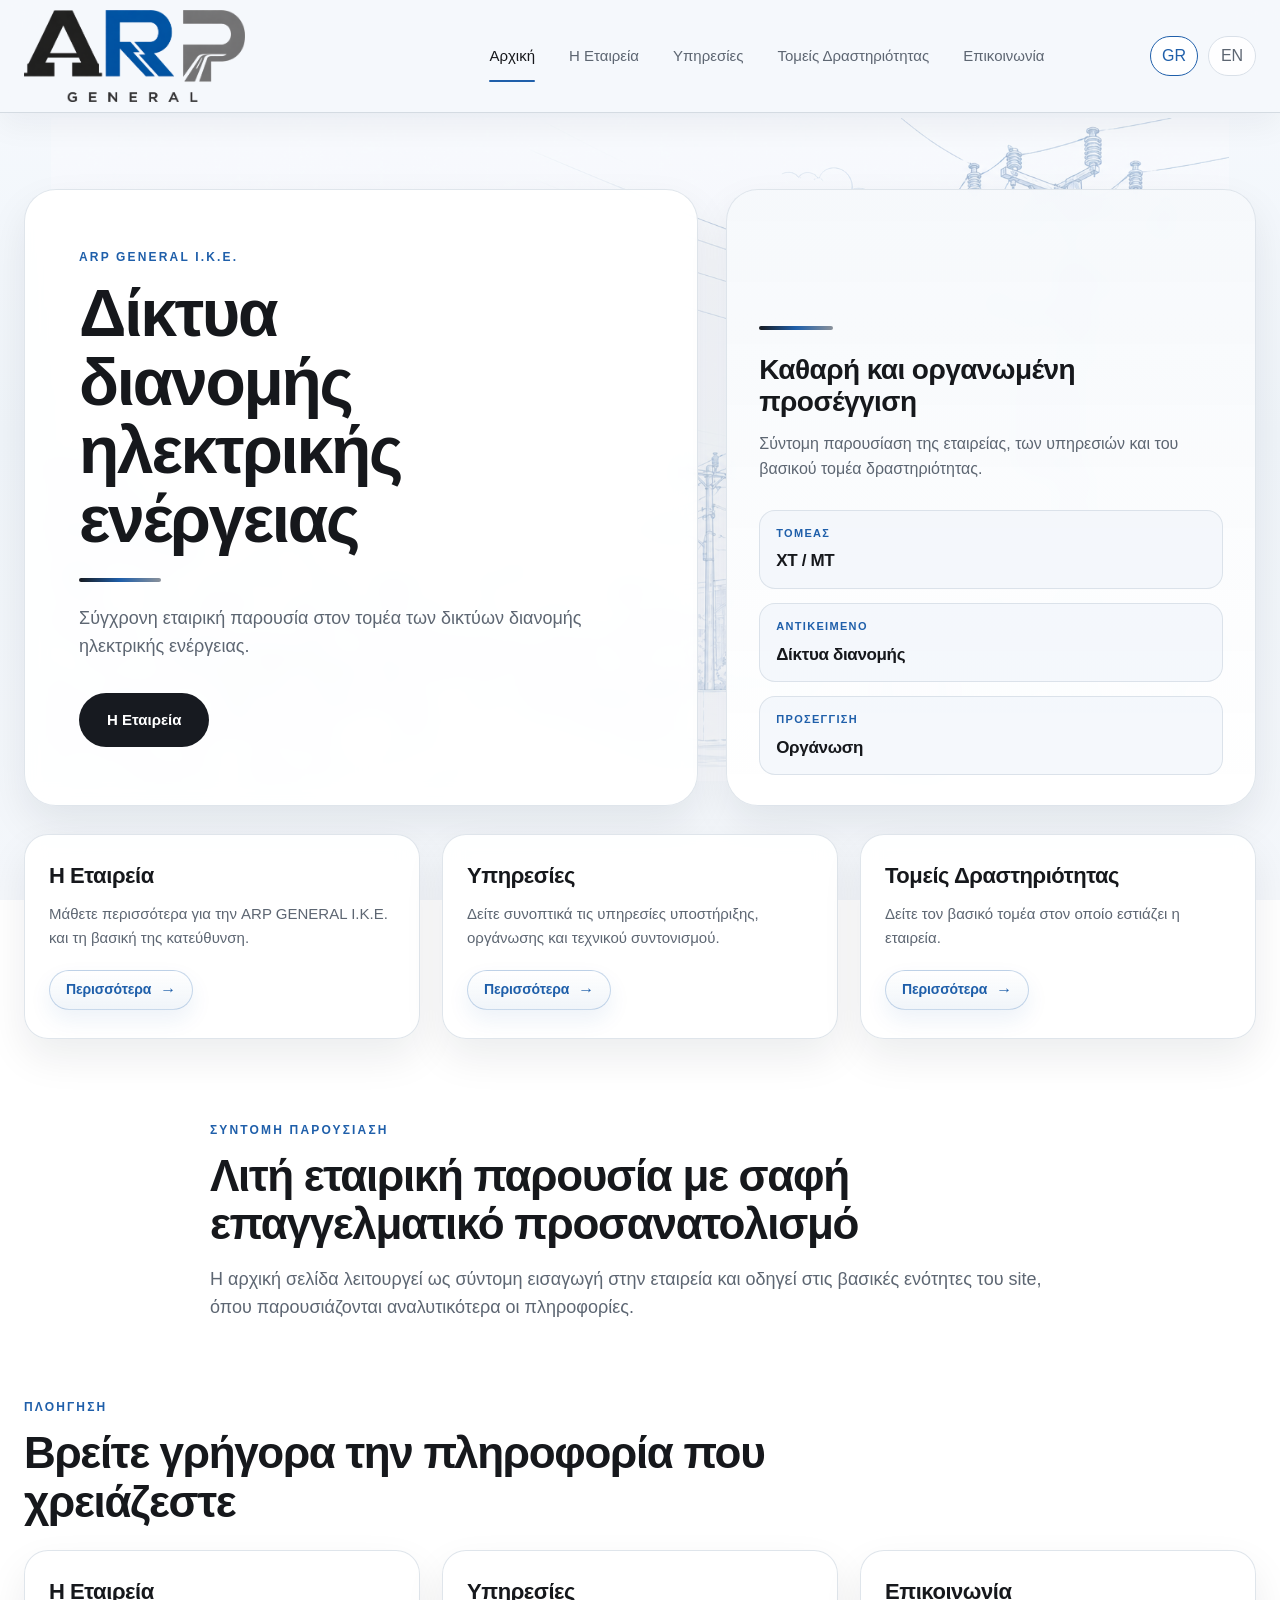
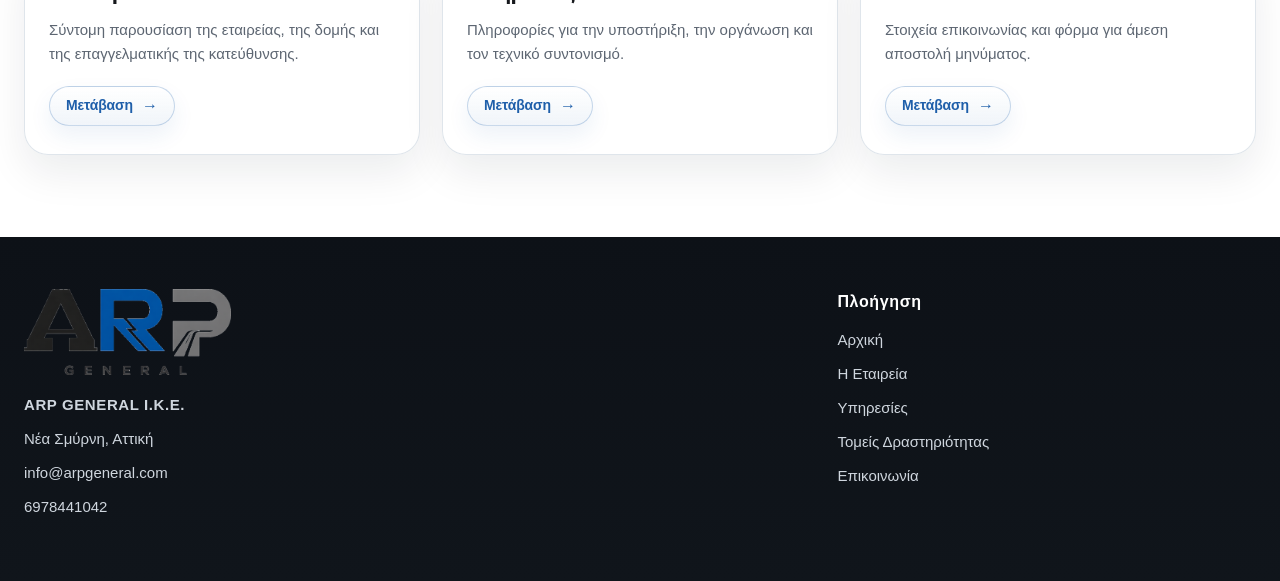
==== commit c8146d43: "Update index.html" ====
--- a/index.html
+++ b/index.html
@@ -6,7 +6,7 @@
     <title>ARP GENERAL I.K.E. | Δίκτυα διανομής ηλεκτρικής ενέργειας</title>
     <meta
       name="description"
-      content="Η ARP GENERAL I.K.E. δραστηριοποιείται στον τομέα των δικτύων διανομής ηλεκτρικής ενέργειας, με σύγχρονη και οργανωμένη επαγγελματική προσέγγιση."
+      content="Υποστήριξη, οργάνωση και τεχνικός συντονισμός έργων δικτύων διανομής ηλεκτρικής ενέργειας Χαμηλής και Μέσης Τάσης."
     />
     <link rel="stylesheet" href="styles.css" />
   </head>
@@ -44,22 +44,24 @@
           <div class="hero-home-main">
             <div class="hero-home-copy">
               <p class="eyebrow">ARP GENERAL I.K.E.</p>
-              <h1>Δίκτυα διανομής ηλεκτρικής ενέργειας</h1>
+              <h1>Υποστήριξη και οργάνωση έργων δικτύων διανομής ηλεκτρικής ενέργειας</h1>
               <div class="hero-home-accent"></div>
               <p class="hero-text">
-                Σύγχρονη εταιρική παρουσία στον τομέα των δικτύων διανομής ηλεκτρικής ενέργειας.
+                Δραστηριοποίηση στον τομέα της Χαμηλής και Μέσης Τάσης,
+                με έμφαση στον τεχνικό συντονισμό, την οργάνωση και
+                τη συνεπή επαγγελματική προσέγγιση.
               </p>
 
-              <a href="company.html" class="primary-btn">Η Εταιρεία</a>
+              <a href="contact.html" class="primary-btn">Επικοινωνήστε μαζί μας</a>
             </div>
 
             <div class="hero-home-visual" aria-hidden="true">
               <div class="hero-home-visual-panel">
                 <div class="hero-home-visual-line"></div>
-                <h2>Καθαρή και οργανωμένη προσέγγιση</h2>
+                <h2>Σαφής επαγγελματική κατεύθυνση</h2>
                 <p>
-                  Σύντομη παρουσίαση της εταιρείας, των υπηρεσιών και του βασικού τομέα
-                  δραστηριότητας.
+                  Στόχος είναι η οργανωμένη υποστήριξη έργων, με καθαρή δομή,
+                  συνέπεια και σωστή παρακολούθηση.
                 </p>
 
                 <div class="hero-home-stats">
@@ -72,8 +74,8 @@
                     <strong>Δίκτυα διανομής</strong>
                   </div>
                   <div class="hero-home-stat">
-                    <span class="hero-home-stat-label">Προσέγγιση</span>
-                    <strong>Οργάνωση</strong>
+                    <span class="hero-home-stat-label">Εστίαση</span>
+                    <strong>Οργάνωση &amp; συντονισμός</strong>
                   </div>
                 </div>
               </div>
@@ -83,20 +85,20 @@
           <div class="hero-home-bottom">
             <article class="hero-home-bottom-card">
               <h3>Η Εταιρεία</h3>
-              <p>Μάθετε περισσότερα για την ARP GENERAL I.K.E. και τη βασική της κατεύθυνση.</p>
-              <a href="company.html" class="text-link">Περισσότερα</a>
+              <p>Σύντομη παρουσίαση της δομής και της επαγγελματικής κατεύθυνσης.</p>
+              <a href="company.html" class="text-link">Δείτε περισσότερα</a>
             </article>
 
             <article class="hero-home-bottom-card">
               <h3>Υπηρεσίες</h3>
-              <p>Δείτε συνοπτικά τις υπηρεσίες υποστήριξης, οργάνωσης και τεχνικού συντονισμού.</p>
-              <a href="services.html" class="text-link">Περισσότερα</a>
+              <p>Υποστήριξη, οργάνωση και τεχνικός συντονισμός έργων.</p>
+              <a href="services.html" class="text-link">Δείτε περισσότερα</a>
             </article>
 
             <article class="hero-home-bottom-card">
               <h3>Τομείς Δραστηριότητας</h3>
-              <p>Δείτε τον βασικό τομέα στον οποίο εστιάζει η εταιρεία.</p>
-              <a href="sectors.html" class="text-link">Περισσότερα</a>
+              <p>Εστίαση στα δίκτυα διανομής ηλεκτρικής ενέργειας.</p>
+              <a href="sectors.html" class="text-link">Δείτε περισσότερα</a>
             </article>
           </div>
         </div>
@@ -104,11 +106,12 @@
 
       <section class="intro-section">
         <div class="container section-narrow">
-          <p class="section-label">Σύντομη παρουσίαση</p>
-          <h2>Λιτή εταιρική παρουσία με σαφή επαγγελματικό προσανατολισμό</h2>
+          <p class="section-label">Εμπειρία στον τομέα</p>
+          <h2>Οργανωμένη προσέγγιση σε πραγματικές απαιτήσεις έργων</h2>
           <p class="section-text">
-            Η αρχική σελίδα λειτουργεί ως σύντομη εισαγωγή στην εταιρεία και οδηγεί
-            στις βασικές ενότητες του site, όπου παρουσιάζονται αναλυτικότερα οι πληροφορίες.
+            Η δραστηριότητα επικεντρώνεται στην κατανόηση του αντικειμένου,
+            στη σωστή υποστήριξη έργων και στη διατήρηση μιας καθαρής και
+            αξιόπιστης επαγγελματικής εικόνας.
           </p>
         </div>
       </section>
@@ -123,19 +126,19 @@
           <div class="cards-grid">
             <article class="info-card">
               <h3>Η Εταιρεία</h3>
-              <p>Σύντομη παρουσίαση της εταιρείας, της δομής και της επαγγελματικής της κατεύθυνσης.</p>
+              <p>Δομή, ίδρυση και βασικά στοιχεία της εταιρείας.</p>
               <a href="company.html" class="text-link">Μετάβαση</a>
             </article>
 
             <article class="info-card">
               <h3>Υπηρεσίες</h3>
-              <p>Πληροφορίες για την υποστήριξη, την οργάνωση και τον τεχνικό συντονισμό.</p>
+              <p>Ανάλυση υπηρεσιών υποστήριξης και τεχνικού συντονισμού.</p>
               <a href="services.html" class="text-link">Μετάβαση</a>
             </article>
 
             <article class="info-card">
               <h3>Επικοινωνία</h3>
-              <p>Στοιχεία επικοινωνίας και φόρμα για άμεση αποστολή μηνύματος.</p>
+              <p>Στοιχεία επικοινωνίας και άμεση αποστολή μηνύματος.</p>
               <a href="contact.html" class="text-link">Μετάβαση</a>
             </article>
           </div>
@@ -166,4 +169,4 @@
 
     <script src="script.js"></script>
   </body>
-</html>+</html>
--- a/styles.css
+++ b/styles.css
@@ -454,6 +454,9 @@
 }
 
 .hero-home-bottom-card {
+  display: flex;
+  flex-direction: column;
+  align-items: flex-start;
   padding: 28px 24px;
 }
 
@@ -511,6 +514,12 @@
   padding: 28px 24px;
 }
 
+.info-card {
+  display: flex;
+  flex-direction: column;
+  align-items: flex-start;
+}
+
 .info-card h3,
 .sector-box h3 {
   margin: 0 0 12px;
@@ -523,6 +532,50 @@
   margin: 0;
   color: var(--text-soft);
   font-size: 15px;
+}
+
+.text-link {
+  display: inline-flex;
+  align-items: center;
+  justify-content: center;
+  gap: 9px;
+  margin-top: 20px;
+  min-height: 40px;
+  padding: 0 16px;
+  border-radius: 999px;
+  border: 1px solid rgba(31, 95, 170, 0.24);
+  background:
+    linear-gradient(180deg, rgba(255, 255, 255, 0.96), rgba(239, 244, 249, 0.92));
+  color: var(--blue-r);
+  font-size: 14px;
+  font-weight: 700;
+  letter-spacing: -0.01em;
+  box-shadow: 0 10px 22px rgba(31, 95, 170, 0.08);
+  transition:
+    transform 0.2s ease,
+    border-color 0.2s ease,
+    background 0.2s ease,
+    box-shadow 0.2s ease,
+    color 0.2s ease;
+}
+
+.text-link::after {
+  content: "→";
+  font-size: 16px;
+  line-height: 1;
+  transition: transform 0.2s ease;
+}
+
+.text-link:hover {
+  transform: translateY(-1px);
+  border-color: rgba(31, 95, 170, 0.42);
+  background: var(--blue-r);
+  color: #ffffff;
+  box-shadow: 0 14px 28px rgba(31, 95, 170, 0.18);
+}
+
+.text-link:hover::after {
+  transform: translateX(3px);
 }
 
 .sectors-grid {
@@ -985,6 +1038,11 @@
     width: 100%;
   }
 
+  .text-link {
+    width: 100%;
+    margin-top: 18px;
+  }
+
   .footer-logo {
     height: 72px;
   }
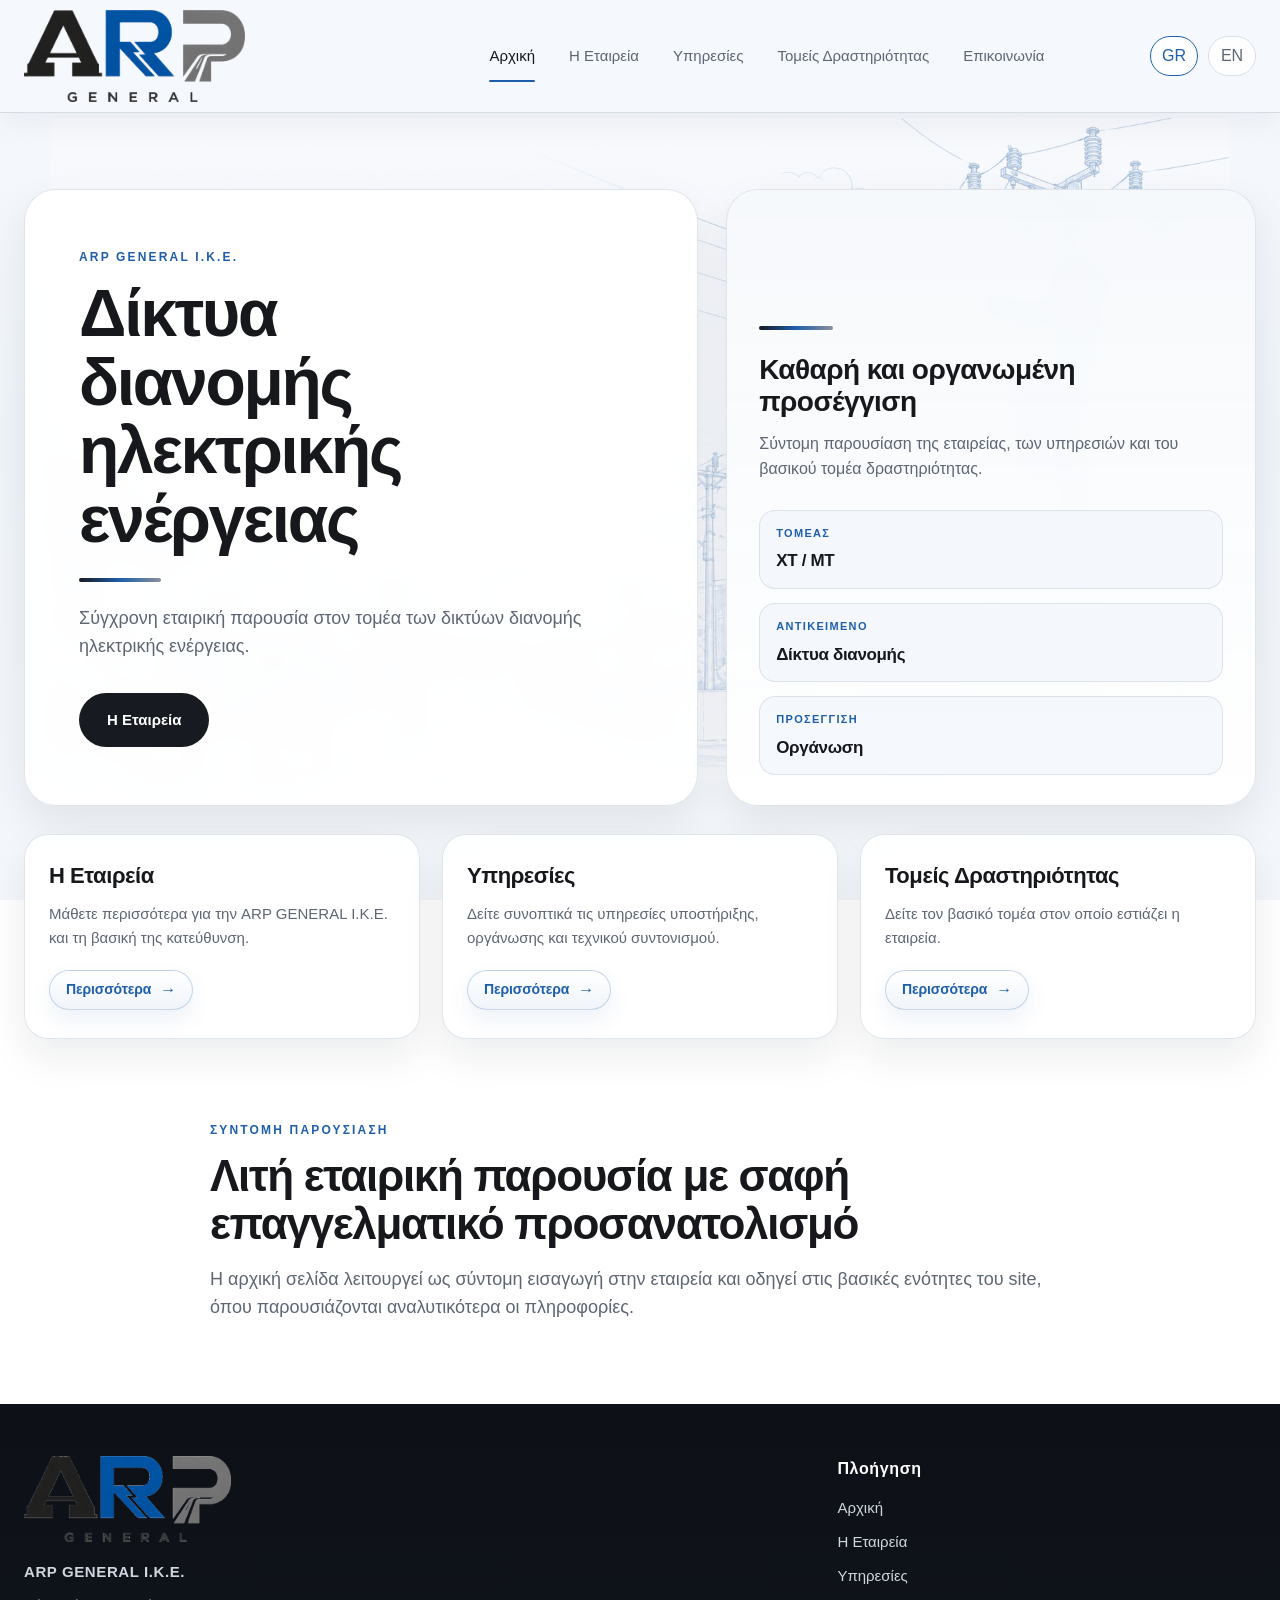
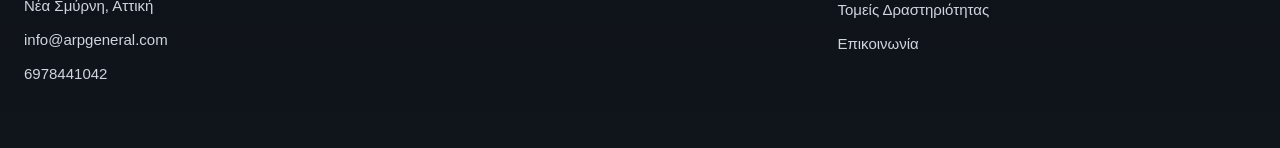
==== commit c64397c9: "Update index.html" ====
--- a/index.html
+++ b/index.html
@@ -115,35 +115,6 @@
           </p>
         </div>
       </section>
-
-      <section class="highlights-section">
-        <div class="container">
-          <div class="section-heading">
-            <p class="section-label">Πλοήγηση</p>
-            <h2>Βρείτε γρήγορα την πληροφορία που χρειάζεστε</h2>
-          </div>
-
-          <div class="cards-grid">
-            <article class="info-card">
-              <h3>Η Εταιρεία</h3>
-              <p>Δομή, ίδρυση και βασικά στοιχεία της εταιρείας.</p>
-              <a href="company.html" class="text-link">Μετάβαση</a>
-            </article>
-
-            <article class="info-card">
-              <h3>Υπηρεσίες</h3>
-              <p>Ανάλυση υπηρεσιών υποστήριξης και τεχνικού συντονισμού.</p>
-              <a href="services.html" class="text-link">Μετάβαση</a>
-            </article>
-
-            <article class="info-card">
-              <h3>Επικοινωνία</h3>
-              <p>Στοιχεία επικοινωνίας και άμεση αποστολή μηνύματος.</p>
-              <a href="contact.html" class="text-link">Μετάβαση</a>
-            </article>
-          </div>
-        </div>
-      </section>
     </main>
 
     <footer class="site-footer">
